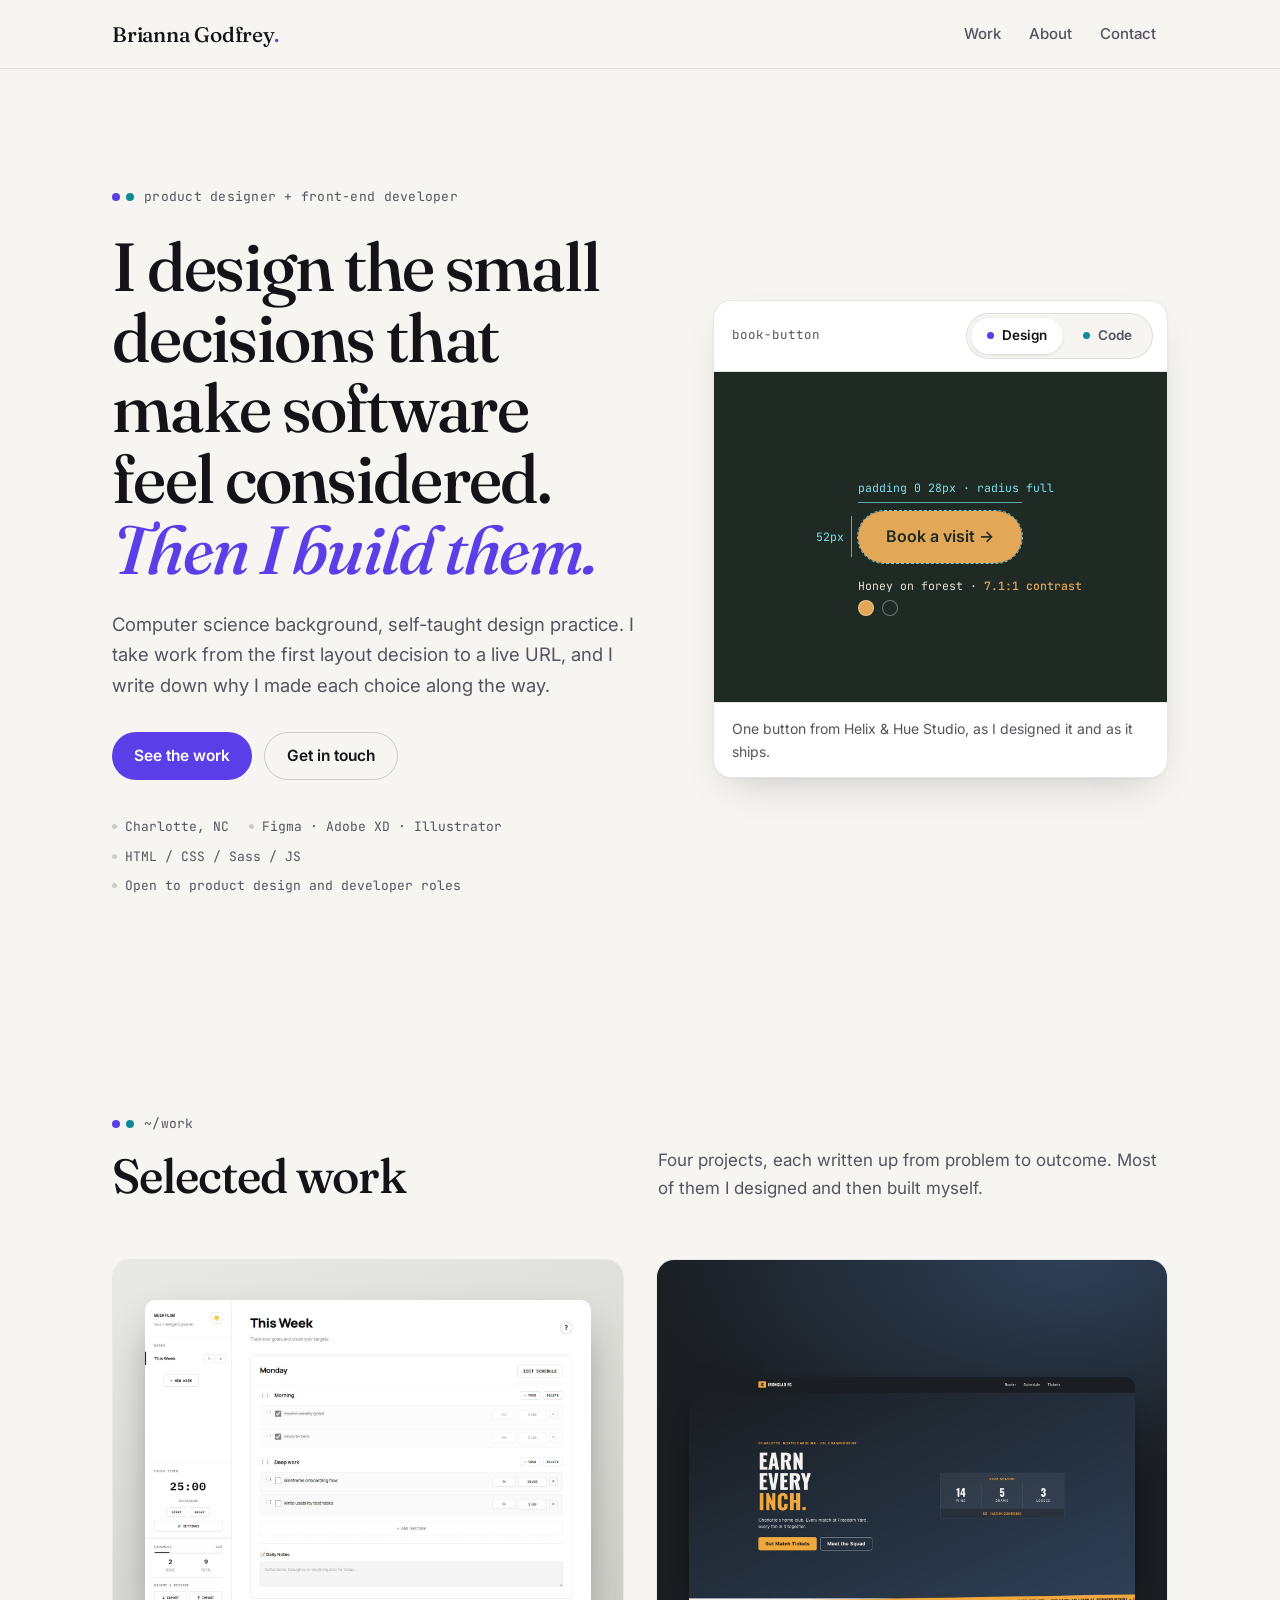
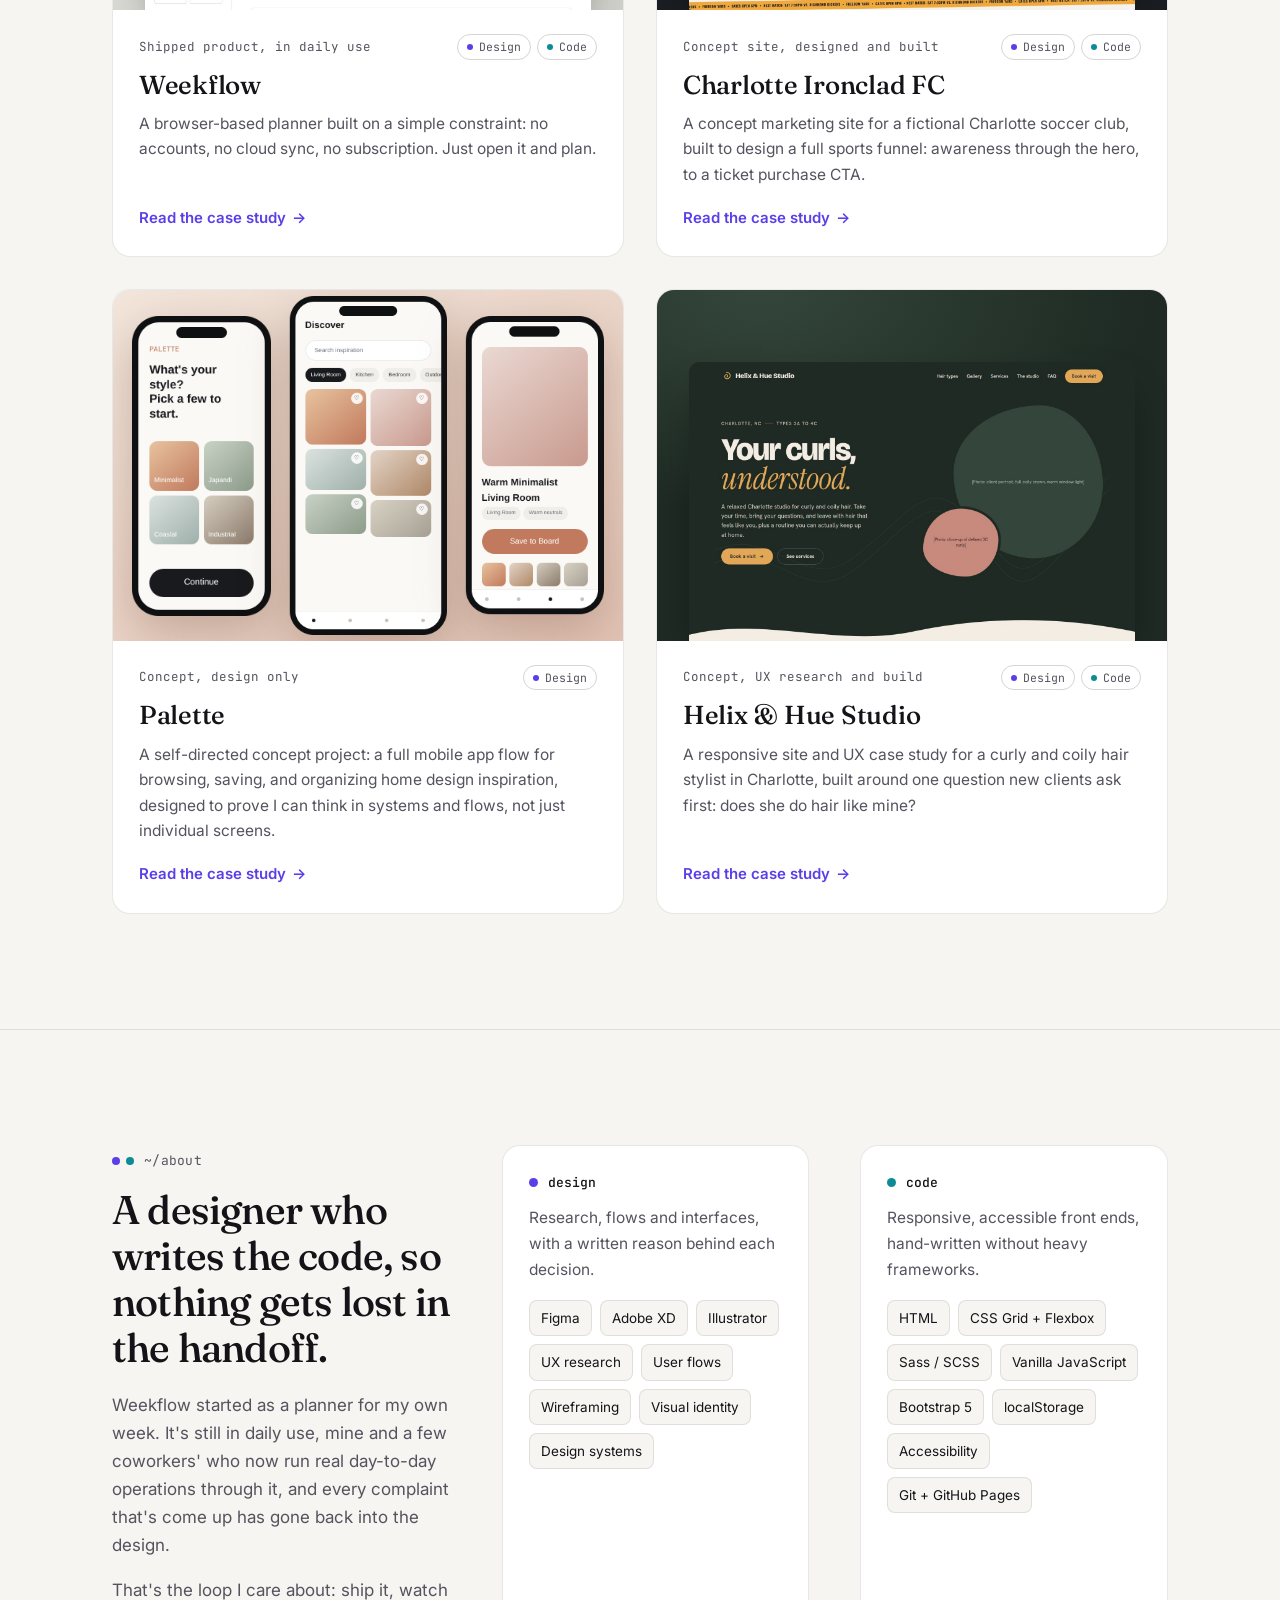
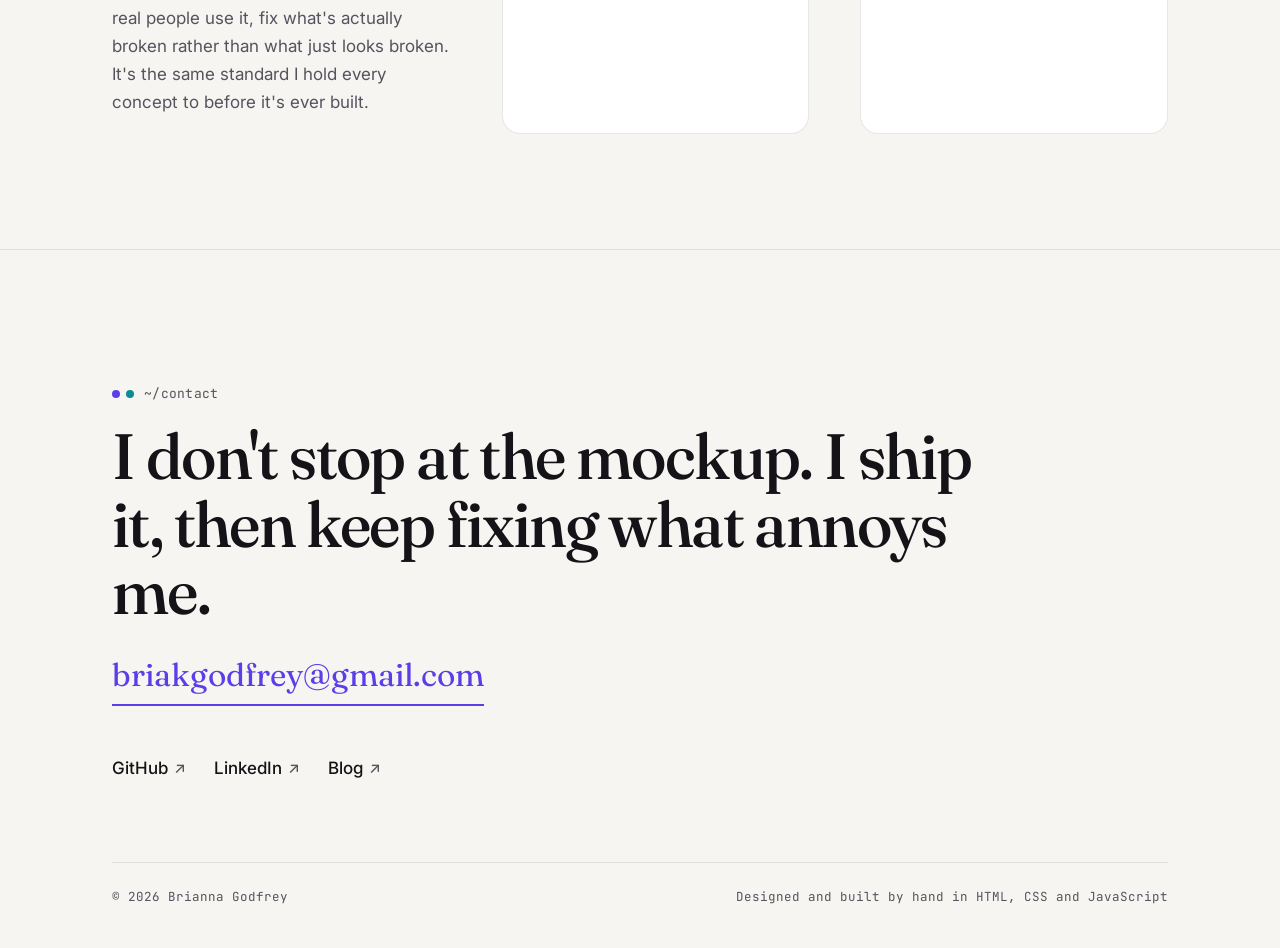
==== index.html @ b1c3dedf "New portfolio" ====
<!DOCTYPE html>
<html lang="en">
<head>
<meta charset="UTF-8">
<meta name="viewport" content="width=device-width, initial-scale=1">
<title>Brianna Godfrey: product designer and front-end developer</title>
<meta name="description" content="Portfolio of Brianna Godfrey, a Charlotte product designer who also writes the front-end code.">
<meta name="theme-color" content="#F7F5F1" media="(prefers-color-scheme: light)">
<meta name="theme-color" content="#111114" media="(prefers-color-scheme: dark)">
<link rel="preconnect" href="https://fonts.googleapis.com">
<link rel="preconnect" href="https://fonts.gstatic.com" crossorigin>
<link rel="stylesheet" href="https://fonts.googleapis.com/css2?family=Fraunces:ital,opsz,wght@0,9..144,400;0,9..144,500;1,9..144,400;1,9..144,500&family=Inter:wght@400;500;600&family=JetBrains+Mono:wght@400;500&display=swap">
<link rel="stylesheet" href="css/styles.css">
<link rel="icon" type="image/png" sizes="32x32" href="favicon-32x32.png">
<link rel="icon" type="image/png" sizes="16x16" href="favicon-16x16.png">
<link rel="apple-touch-icon" sizes="180x180" href="apple-touch-icon.png">
<link rel="manifest" href="site.webmanifest">
</head>
<body>
<a class="skip-link" href="#main">Skip to content</a>
<header class="site-header">
  <div class="wrap">
    <a class="wordmark" href="index.html">Brianna Godfrey<span>.</span></a>
    <nav class="site-nav" aria-label="Main">
      <a href="#work">Work</a>
      <a href="#about">About</a>
      <a href="#contact">Contact</a>
    </nav>
  </div>
</header>

<main id="main">
<section class="hero">
  <div class="wrap">
    <div>
      <span class="eyebrow">product designer + front-end developer</span>
      <h1>I design the small decisions that make software feel considered. <em>Then I build them.</em></h1>
      <p class="hero-sub">Computer science background, self-taught design practice. I take work from the first layout decision to a live URL, and I write down why I made each choice along the way.</p>
      <div class="btn-row">
        <a class="btn btn-primary" href="#work">See the work</a>
        <a class="btn btn-ghost" href="#contact">Get in touch</a>
      </div>
      <ul class="hero-facts">
        <li>Charlotte, NC</li>
        <li>Figma · Adobe XD · Illustrator</li>
        <li>HTML / CSS / Sass / JS</li>
        <li>Open to product design and developer roles</li>
      </ul>
    </div>

    <div class="switcher">
      <div class="switcher-bar">
        <span class="switcher-label">book-button</span>
        <div class="tabs" role="tablist" aria-label="View the button as a design or as code">
          <button class="tab" role="tab" data-kind="design" id="hero-tab-design" aria-selected="true" aria-controls="hero-panel-design">Design</button>
          <button class="tab" role="tab" data-kind="code" id="hero-tab-code" aria-selected="false" aria-controls="hero-panel-code" tabindex="-1">Code</button>
        </div>
      </div>
      <div class="tab-panel" role="tabpanel" id="hero-panel-design" aria-labelledby="hero-tab-design">
        <div class="spec">
          <div class="spec-stage">
            <span class="spec-note top">padding 0 28px · radius full</span>
            <span class="spec-note left">52px</span>
            <span class="spec-btn" aria-hidden="true">Book a visit →</span>
            <span class="spec-note bottom">Honey on forest · <b>7.1:1 contrast</b>
              <span class="spec-swatches"><i class="sw-honey"></i><i class="sw-forest"></i></span>
            </span>
          </div>
        </div>
      </div>
      <div class="tab-panel" role="tabpanel" id="hero-panel-code" aria-labelledby="hero-tab-code" hidden>
        <pre class="code" tabindex="0"><code><span class="c">/* Helix &amp; Hue: the Book a visit button */</span>
.<span class="k">btn</span> {
  <span class="k">display</span>: <span class="k">inline-flex</span>;
  <span class="k">align-items</span>: <span class="k">center</span>;
  <span class="k">min-height</span>: <span class="n">52</span><span class="k">px</span>;
  <span class="k">padding</span>: <span class="n">0</span> <span class="n">28</span><span class="k">px</span>;
  <span class="k">border-radius</span>: <span class="n">999</span><span class="k">px</span>;
  <span class="k">font-weight</span>: <span class="n">600</span>;
}
.<span class="k">btn-accent</span> {
  <span class="k">background</span>: <span class="f">var</span>(<span class="f">--accent</span>);  <span class="c">/* #E3A857 */</span>
  <span class="k">color</span>: <span class="f">var</span>(<span class="f">--forest</span>);       <span class="c">/* #1E2A23, 7.1:1 */</span>
}</code></pre>
      </div>
      <p class="spec-caption">One button from Helix &amp; Hue Studio, as I designed it and as it ships.</p>
    </div>
  </div>
</section>

<section class="section" id="work" aria-labelledby="work-title">
  <div class="wrap">
    <div class="section-head">
      <div>
        <span class="eyebrow">~/work</span>
        <h2 id="work-title">Selected work</h2>
      </div>
      <p>Four projects, each written up from problem to outcome. Most of them I designed and then built myself.</p>
    </div>
    <div class="work-grid">
      <a class="project-card" href="work/weekflow.html">
        <div class="stage stage-weekflow"><img src="images/weekflow.jpg" width="1440" height="1000" alt="Weekflow showing a sample week: tasks grouped into sections with time estimates, plus the focus timer, progress count and backup controls in the sidebar" loading="lazy"></div>
        <div class="project-body">
          <div class="project-meta"><span class="project-type">Shipped product, in daily use</span><span class="disciplines"><span class="disc disc-design">Design</span><span class="disc disc-code">Code</span></span></div>
          <h3>Weekflow</h3>
          <p>A browser-based planner built on a simple constraint: no accounts, no cloud sync, no subscription. Just open it and plan.</p>
          <span class="project-more">Read the case study</span>
        </div>
      </a>
      <a class="project-card" href="work/ironclad-fc.html">
        <div class="stage stage-ironclad"><img src="images/ironclad-fc.jpg" width="1440" height="753" alt="Charlotte Ironclad FC marketing site showing the hero section, ticker strip, and team content" loading="lazy"></div>
        <div class="project-body">
          <div class="project-meta"><span class="project-type">Concept site, designed and built</span><span class="disciplines"><span class="disc disc-design">Design</span><span class="disc disc-code">Code</span></span></div>
          <h3>Charlotte Ironclad FC</h3>
          <p>A concept marketing site for a fictional Charlotte soccer club, built to design a full sports funnel: awareness through the hero, to a ticket purchase CTA.</p>
          <span class="project-more">Read the case study</span>
        </div>
      </a>
      <a class="project-card" href="work/palette.html">
        <div class="stage stage-palette stage-phones"><img src="images/palette-1.png" width="352" height="762" alt="Onboarding screen: pick a few styles to start" loading="lazy"><img src="images/palette-2.png" width="442" height="954" alt="Discovery feed with a masonry grid and one-tap save" loading="lazy"><img src="images/palette-3.png" width="376" height="812" alt="Item detail with tags and a Save to Board button" loading="lazy"></div>
        <div class="project-body">
          <div class="project-meta"><span class="project-type">Concept, design only</span><span class="disciplines"><span class="disc disc-design">Design</span></span></div>
          <h3>Palette</h3>
          <p>A self-directed concept project: a full mobile app flow for browsing, saving, and organizing home design inspiration, designed to prove I can think in systems and flows, not just individual screens.</p>
          <span class="project-more">Read the case study</span>
        </div>
      </a>
      <a class="project-card" href="work/helix-hue.html">
        <div class="stage stage-helix"><img src="images/helix-hue.jpg" width="1440" height="900" alt="Helix &amp; Hue Studio homepage hero with the headline, a Book a visit button, and a curly portrait beside it" loading="lazy"></div>
        <div class="project-body">
          <div class="project-meta"><span class="project-type">Concept, UX research and build</span><span class="disciplines"><span class="disc disc-design">Design</span><span class="disc disc-code">Code</span></span></div>
          <h3>Helix & Hue Studio</h3>
          <p>A responsive site and UX case study for a curly and coily hair stylist in Charlotte, built around one question new clients ask first: does she do hair like mine?</p>
          <span class="project-more">Read the case study</span>
        </div>
      </a>
    </div>
  </div>
</section>

<section class="section" id="about" aria-labelledby="about-title">
  <div class="wrap about-grid">
    <div class="about-intro">
      <span class="eyebrow">~/about</span>
      <h2 id="about-title">A designer who writes the code, so nothing gets lost in the handoff.</h2>
      <p>Weekflow started as a planner for my own week. It's still in daily use, mine and a few coworkers' who now run real day-to-day operations through it, and every complaint that's come up has gone back into the design.</p>
      <p>That's the loop I care about: ship it, watch real people use it, fix what's actually broken rather than what just looks broken. It's the same standard I hold every concept to before it's ever built.</p>
    </div>
    <div class="toolkit toolkit-design">
      <h3>design</h3>
      <p>Research, flows and interfaces, with a written reason behind each decision.</p>
      <ul>
        <li>Figma</li><li>Adobe XD</li><li>Illustrator</li><li>UX research</li><li>User flows</li><li>Wireframing</li><li>Visual identity</li><li>Design systems</li>
      </ul>
    </div>
    <div class="toolkit toolkit-code">
      <h3>code</h3>
      <p>Responsive, accessible front ends, hand-written without heavy frameworks.</p>
      <ul>
        <li>HTML</li><li>CSS Grid + Flexbox</li><li>Sass / SCSS</li><li>Vanilla JavaScript</li><li>Bootstrap 5</li><li>localStorage</li><li>Accessibility</li><li>Git + GitHub Pages</li>
      </ul>
    </div>
  </div>
</section>
</main>

<section class="contact" id="contact" aria-labelledby="contact-title">
  <div class="wrap">
    <span class="eyebrow">~/contact</span>
    <h2 id="contact-title">I don't stop at the mockup. I ship it, then keep fixing what annoys me.</h2>
    <a class="contact-email" href="mailto:briakgodfrey@gmail.com">briakgodfrey@gmail.com</a>
    <ul class="contact-links">
      <li><a href="https://github.com/briakgodfrey" target="_blank" rel="noopener">GitHub</a></li>
      <li><a href="https://linkedin.com/in/briakgodfrey" target="_blank" rel="noopener">LinkedIn</a></li>
      <li><a href="https://briabytes.com" target="_blank" rel="noopener">Blog</a></li>
    </ul>
    <footer class="site-footer">
      <span>&copy; <span data-year>2026</span> Brianna Godfrey</span>
      <span>Designed and built by hand in HTML, CSS and JavaScript</span>
    </footer>
  </div>
</section>
<script src="js/main.js" defer></script>
</body>
</html>
---- css/styles.css ----
/* Brianna Godfrey: portfolio styles */

:root {
  --bg: #F7F5F1;
  --surface: #FFFFFF;
  --ink: #141418;
  --ink-2: #55535E;
  --line: rgba(20, 20, 24, 0.10);
  --line-strong: rgba(20, 20, 24, 0.18);
  --accent: #5A3FE8;
  --accent-ink: #FFFFFF;
  --accent-soft: #ECE8FF;
  --cyan: #0E8C96;

  --code-bg: #15151B;
  --code-ink: #E8E6F0;
  --code-muted: #8B8A99;
  --code-line: rgba(255, 255, 255, 0.08);
  --tok-key: #C3B5FF;
  --tok-str: #F5C482;
  --tok-fn: #7DE3EC;
  --tok-num: #FF9AB0;

  --serif: 'Fraunces', Georgia, serif;
  --sans: 'Inter', system-ui, sans-serif;
  --mono: 'JetBrains Mono', ui-monospace, monospace;

  --maxw: 1120px;
  --gutter: clamp(16px, 4vw, 32px);
  --radius: 18px;
  --shadow: 0 1px 2px rgba(20, 20, 24, 0.04), 0 18px 40px -18px rgba(20, 20, 24, 0.22);

  color-scheme: light dark;
}

@media (prefers-color-scheme: dark) {
  :root {
    --bg: #111114;
    --surface: #1A1A1F;
    --ink: #EDEBE6;
    --ink-2: #A3A1AC;
    --line: rgba(255, 255, 255, 0.09);
    --line-strong: rgba(255, 255, 255, 0.18);
    --accent: #A898FF;
    --accent-ink: #111114;
    --accent-soft: #221D3D;
    --cyan: #7DE3EC;
    --code-bg: #0B0B0E;
    --shadow: 0 1px 2px rgba(0, 0, 0, 0.3), 0 18px 40px -18px rgba(0, 0, 0, 0.7);
  }
}

/* Base */

*, *::before, *::after { box-sizing: border-box; }

html { scroll-behavior: smooth; scroll-padding-top: 88px; }

body {
  margin: 0;
  background: var(--bg);
  color: var(--ink);
  font-family: var(--sans);
  font-size: 17px;
  line-height: 1.65;
  -webkit-font-smoothing: antialiased;
}

img { display: block; max-width: 100%; height: auto; }

a { color: var(--accent); text-underline-offset: 3px; }

:focus-visible { outline: 2px solid var(--accent); outline-offset: 3px; border-radius: 4px; }

h1, h2, h3 { margin: 0; font-weight: 500; }

p { margin: 0 0 1em; }

.wrap { width: 100%; max-width: var(--maxw); margin: 0 auto; padding: 0 var(--gutter); }

.skip-link {
  position: absolute; left: 12px; top: -60px; z-index: 100;
  background: var(--ink); color: var(--bg);
  padding: 10px 16px; border-radius: 8px; text-decoration: none;
}
.skip-link:focus { top: 12px; }

.eyebrow {
  display: inline-flex; align-items: center; gap: 10px;
  font-family: var(--mono); font-size: 13px; letter-spacing: 0.02em;
  color: var(--ink-2);
}
.eyebrow::before {
  content: ""; width: 8px; height: 8px; border-radius: 50%;
  background: var(--accent); box-shadow: 14px 0 0 var(--cyan);
  margin-right: 14px;
}

/* Header */

.site-header {
  position: sticky; top: 0; z-index: 50;
  background: color-mix(in srgb, var(--bg) 86%, transparent);
  backdrop-filter: blur(12px);
  -webkit-backdrop-filter: blur(12px);
  border-bottom: 1px solid var(--line);
}
.site-header .wrap {
  display: flex; align-items: center; justify-content: space-between; gap: 16px;
  min-height: 68px;
}
.wordmark {
  font-family: var(--serif); font-size: 21px; font-weight: 500;
  color: var(--ink); text-decoration: none; letter-spacing: -0.01em; white-space: nowrap;
}
.wordmark span { color: var(--accent); }
.site-nav { display: flex; gap: 4px; }
.site-nav a {
  font-size: 15px; font-weight: 500; color: var(--ink-2); text-decoration: none;
  padding: 10px 12px; border-radius: 999px; min-height: 44px;
  display: inline-flex; align-items: center;
  transition: color 0.15s ease, background 0.15s ease;
}
.site-nav a:hover { color: var(--ink); background: var(--line); }
.site-nav a[aria-current="page"] { color: var(--ink); }

/* Buttons */

.btn {
  display: inline-flex; align-items: center; justify-content: center; gap: 10px;
  min-height: 48px; padding: 0 22px; border-radius: 999px;
  font-size: 15.5px; font-weight: 600; text-decoration: none;
  transition: transform 0.15s ease, background 0.15s ease;
}
.btn:hover { transform: translateY(-1px); }
.btn-primary { background: var(--accent); color: var(--accent-ink); }
.btn-ghost { color: var(--ink); border: 1px solid var(--line-strong); }
.btn-ghost:hover { background: var(--line); }
.btn-row { display: flex; flex-wrap: wrap; gap: 12px; }

/* Hero */

.hero { padding: clamp(56px, 9vw, 112px) 0 clamp(56px, 8vw, 96px); }
.hero .wrap {
  display: grid; grid-template-columns: 1.15fr 1fr; gap: clamp(40px, 6vw, 80px); align-items: center;
}
.hero h1 {
  font-family: var(--serif); font-size: clamp(40px, 6vw, 68px);
  line-height: 1.04; letter-spacing: -0.025em; margin: 22px 0 24px;
}
.hero h1 em { font-style: italic; color: var(--accent); }
.hero-sub { font-size: 18.5px; color: var(--ink-2); max-width: 34em; margin-bottom: 32px; }
.hero-facts {
  display: flex; flex-wrap: wrap; gap: 8px 20px; margin: 36px 0 0; padding: 0; list-style: none;
  font-family: var(--mono); font-size: 13px; color: var(--ink-2);
}
.hero-facts li { display: inline-flex; align-items: center; gap: 8px; }
.hero-facts li::before { content: ""; width: 5px; height: 5px; border-radius: 50%; background: var(--line-strong); }

/* Design / Code switcher */

.switcher {
  background: var(--surface); border: 1px solid var(--line);
  border-radius: var(--radius); box-shadow: var(--shadow); overflow: hidden;
}
.switcher-bar {
  display: flex; align-items: center; justify-content: space-between; gap: 12px;
  padding: 12px 14px 12px 18px; border-bottom: 1px solid var(--line);
}
.switcher-label { font-family: var(--mono); font-size: 12.5px; color: var(--ink-2); }
.tabs { display: inline-flex; padding: 4px; gap: 4px; border-radius: 999px; background: var(--bg); border: 1px solid var(--line); }
.tab {
  appearance: none; border: 0; cursor: pointer;
  font: 600 13.5px/1 var(--sans); color: var(--ink-2); background: transparent;
  min-height: 36px; padding: 0 16px; border-radius: 999px;
  display: inline-flex; align-items: center; gap: 8px;
  transition: background 0.15s ease, color 0.15s ease;
}
.tab::before { content: ""; width: 7px; height: 7px; border-radius: 50%; background: currentColor; opacity: 0.5; }
.tab[data-kind="design"]::before { background: var(--accent); opacity: 1; }
.tab[data-kind="code"]::before { background: var(--cyan); opacity: 1; }
.tab[aria-selected="true"] { background: var(--surface); color: var(--ink); box-shadow: 0 1px 3px rgba(0, 0, 0, 0.12); }
.tab:hover { color: var(--ink); }
.tab-panel[hidden] { display: none; }

/* Hero spec card: design view */

.spec {
  position: relative; display: grid; place-items: center;
  min-height: 330px; padding: 48px 24px;
  background:
    linear-gradient(var(--line) 1px, transparent 1px) 0 0 / 24px 24px,
    linear-gradient(90deg, var(--line) 1px, transparent 1px) 0 0 / 24px 24px,
    #1E2A23;
}
.spec-stage { position: relative; }
.spec-btn {
  display: inline-flex; align-items: center; gap: 10px;
  min-height: 52px; padding: 0 28px; border-radius: 999px;
  background: #E3A857; color: #1E2A23; font-weight: 600; font-size: 16px;
  outline: 1px dashed rgba(125, 227, 236, 0.9); outline-offset: 0;
}
.spec-note {
  position: absolute; font-family: var(--mono); font-size: 11.5px; line-height: 1.2;
  color: #7DE3EC; white-space: nowrap;
}
.spec-note.top { left: 0; right: 0; top: -30px; text-align: center; }
.spec-note.top::after,
.spec-note.left::after {
  content: ""; position: absolute; background: rgba(125, 227, 236, 0.7);
}
.spec-note.top::after { left: 0; right: 0; bottom: -9px; height: 1px; }
.spec-note.left { right: calc(100% + 14px); top: 50%; transform: translateY(-50%); }
.spec-note.left::after { right: -8px; top: -14px; bottom: -14px; width: 1px; }
.spec-note.bottom { left: 0; top: calc(100% + 16px); color: #E8E1D6; }
.spec-note.bottom b { color: #E3A857; font-weight: 500; }
.spec-swatches { display: flex; gap: 8px; margin-top: 8px; }
.spec-swatches i { width: 16px; height: 16px; border-radius: 50%; border: 1px solid rgba(255, 255, 255, 0.35); }
.spec-caption {
  margin: 0; padding: 14px 18px; border-top: 1px solid var(--line);
  font-size: 14px; color: var(--ink-2);
}

/* Code blocks */

.code {
  margin: 0; padding: 22px 24px; overflow-x: auto;
  background: var(--code-bg); color: var(--code-ink);
  font: 400 13.5px/1.7 var(--mono); tab-size: 2;
}
.code .c { color: var(--code-muted); font-style: italic; }
.code .k { color: var(--tok-key); }
.code .s { color: var(--tok-str); }
.code .f { color: var(--tok-fn); }
.code .n { color: var(--tok-num); }
.switcher .code { min-height: 330px; border-radius: 0; }

/* Sections */

.section { padding: clamp(64px, 9vw, 120px) 0; }
.section + .section { border-top: 1px solid var(--line); }
.section-head {
  display: flex; align-items: end; justify-content: space-between; gap: 24px; flex-wrap: wrap;
  margin-bottom: clamp(32px, 5vw, 56px);
}
.section-head h2 {
  font-family: var(--serif); font-size: clamp(32px, 4.4vw, 48px);
  line-height: 1.1; letter-spacing: -0.02em; margin-top: 14px;
}
.section-head p { color: var(--ink-2); max-width: 30em; margin: 0; }

/* Project cards */

.work-grid { display: grid; grid-template-columns: repeat(2, 1fr); gap: clamp(20px, 3vw, 32px); }
.project-card {
  display: flex; flex-direction: column; color: inherit; text-decoration: none;
  background: var(--surface); border: 1px solid var(--line); border-radius: var(--radius);
  overflow: hidden; transition: transform 0.25s ease, box-shadow 0.25s ease, border-color 0.25s ease;
}
.project-card:hover { transform: translateY(-4px); box-shadow: var(--shadow); border-color: var(--line-strong); }
.project-card:focus-visible { outline-offset: 4px; border-radius: var(--radius); }

.stage {
  position: relative; aspect-ratio: 16 / 11; overflow: hidden;
  display: flex; align-items: flex-end; justify-content: center;
  padding: 32px 32px 0;
}
.stage img {
  width: 100%; border-radius: 10px 10px 0 0;
  box-shadow: 0 20px 40px -12px rgba(0, 0, 0, 0.45);
  transition: transform 0.4s ease;
}
.project-card:hover .stage img { transform: translateY(-6px); }
.stage-phones { gap: 4%; align-items: center; padding: 24px; }
.stage-phones img { width: 30%; border-radius: 0; box-shadow: none; filter: drop-shadow(0 16px 24px rgba(80, 40, 20, 0.25)); }
.stage-phones img:nth-child(2) { width: 34%; }

.stage-weekflow { background: linear-gradient(160deg, #E9E9E5, #CFCFCA); }
.stage-ironclad { background: radial-gradient(120% 90% at 80% 0%, #2E4057, #1A1D21 70%); }
.stage-palette { background: linear-gradient(150deg, #F3E6DC, #E2C3B4); }
.stage-helix { background: radial-gradient(110% 90% at 20% 0%, #34463B, #1E2A23 70%); }

.project-body { padding: 24px 26px 26px; display: flex; flex-direction: column; gap: 10px; flex: 1; }
.project-meta { display: flex; flex-wrap: wrap; align-items: center; justify-content: space-between; gap: 8px; }
.project-type { font-family: var(--mono); font-size: 12.5px; color: var(--ink-2); }
.project-card h3 { font-family: var(--serif); font-size: 26px; line-height: 1.2; letter-spacing: -0.01em; }
.project-card p { color: var(--ink-2); font-size: 15.5px; margin: 0; }
.project-more {
  margin-top: auto; padding-top: 8px; font-size: 15px; font-weight: 600; color: var(--accent);
  display: inline-flex; align-items: center; gap: 6px;
}
.project-more::after { content: "→"; transition: transform 0.2s ease; }
.project-card:hover .project-more::after { transform: translateX(4px); }

.disciplines { display: inline-flex; gap: 6px; }
.disc {
  display: inline-flex; align-items: center; gap: 6px;
  font-family: var(--mono); font-size: 11.5px; line-height: 1;
  padding: 6px 9px; border-radius: 999px; border: 1px solid var(--line-strong); color: var(--ink-2);
}
.disc::before { content: ""; width: 6px; height: 6px; border-radius: 50%; }
.disc-design::before { background: var(--accent); }
.disc-code::before { background: var(--cyan); }

/* About: design + build */

.about-grid { display: grid; grid-template-columns: 1.1fr 1fr 1fr; gap: clamp(28px, 4vw, 56px); }
.about-intro h2 {
  font-family: var(--serif); font-size: clamp(30px, 3.6vw, 40px);
  line-height: 1.15; letter-spacing: -0.02em; margin: 14px 0 20px;
}
.about-intro p { color: var(--ink-2); }
.toolkit {
  background: var(--surface); border: 1px solid var(--line); border-radius: var(--radius);
  padding: 26px;
}
.toolkit h3 { font-family: var(--mono); font-size: 13px; font-weight: 500; display: flex; align-items: center; gap: 10px; color: var(--ink); }
.toolkit h3::before { content: ""; width: 9px; height: 9px; border-radius: 50%; }
.toolkit-design h3::before { background: var(--accent); }
.toolkit-code h3::before { background: var(--cyan); }
.toolkit p { font-size: 15.5px; color: var(--ink-2); margin: 12px 0 18px; }
.toolkit ul { list-style: none; margin: 0; padding: 0; display: flex; flex-wrap: wrap; gap: 8px; }
.toolkit li {
  font-size: 13.5px; padding: 6px 11px; border-radius: 8px;
  background: var(--bg); border: 1px solid var(--line);
}

/* Contact */

.contact { padding: clamp(72px, 10vw, 128px) 0 40px; border-top: 1px solid var(--line); }
.contact h2 {
  font-family: var(--serif); font-size: clamp(36px, 5.6vw, 64px);
  line-height: 1.06; letter-spacing: -0.025em; margin: 16px 0 24px; max-width: 14em;
}
.contact-email {
  display: inline-block; font-family: var(--serif); font-size: clamp(22px, 3vw, 32px);
  color: var(--accent); text-decoration: none; border-bottom: 2px solid currentColor;
  padding-bottom: 2px; overflow-wrap: anywhere;
}
.contact-email:hover { border-bottom-width: 4px; }
.contact-links { display: flex; flex-wrap: wrap; gap: 8px 28px; margin: 40px 0 0; padding: 0; list-style: none; }
.contact-links a {
  color: var(--ink); text-decoration: none; font-weight: 500;
  display: inline-flex; align-items: center; min-height: 44px; gap: 6px;
}
.contact-links a::after { content: "↗"; color: var(--ink-2); font-size: 0.9em; }
.contact-links a:hover { color: var(--accent); }
.site-footer {
  margin-top: 72px; padding-top: 24px; border-top: 1px solid var(--line);
  display: flex; flex-wrap: wrap; justify-content: space-between; gap: 8px;
  font-family: var(--mono); font-size: 12.5px; color: var(--ink-2);
}

/* Case study pages */

.case-hero { padding: clamp(40px, 6vw, 72px) 0 clamp(32px, 4vw, 48px); }
.back-link {
  display: inline-flex; align-items: center; gap: 8px; min-height: 44px;
  font-size: 15px; font-weight: 500; color: var(--ink-2); text-decoration: none;
}
.back-link:hover { color: var(--accent); }
.case-hero h1 {
  font-family: var(--serif); font-size: clamp(38px, 5.6vw, 64px);
  line-height: 1.06; letter-spacing: -0.025em; margin: 20px 0 20px; max-width: 16em;
}
.case-hero .tagline { font-size: clamp(18px, 2vw, 21px); color: var(--ink-2); max-width: 38em; }

.facts {
  display: grid; grid-template-columns: repeat(4, 1fr); gap: 24px;
  margin: 40px 0 0; padding: 24px 0 0; border-top: 1px solid var(--line);
}
.facts dt { font-family: var(--mono); font-size: 12px; color: var(--ink-2); margin-bottom: 6px; }
.facts dd { margin: 0; font-size: 15.5px; }
.facts dd a { display: block; font-weight: 500; }

.case-figure { margin: 0 0 clamp(48px, 7vw, 88px); }
.case-figure .switcher-bar { flex-wrap: wrap; }
.figure-stage { padding: clamp(20px, 4vw, 48px) clamp(20px, 4vw, 48px) 0; display: flex; justify-content: center; align-items: flex-end; }
.figure-stage img { border-radius: 10px 10px 0 0; box-shadow: 0 24px 48px -16px rgba(0, 0, 0, 0.5); }
.figure-stage.stage-phones { padding: clamp(24px, 4vw, 48px); align-items: center; gap: 3%; }
.figure-stage.stage-phones img { border-radius: 0; box-shadow: none; }
.figure-caption { margin: 0; padding: 14px 18px; border-top: 1px solid var(--line); font-size: 14px; color: var(--ink-2); }
.figure-caption code { font-family: var(--mono); font-size: 13px; color: var(--ink); }

.case-layout { display: grid; grid-template-columns: 200px 1fr; gap: clamp(32px, 6vw, 88px); padding-bottom: clamp(48px, 8vw, 96px); }
.toc { position: sticky; top: 100px; align-self: start; }
.toc p { font-family: var(--mono); font-size: 12px; color: var(--ink-2); margin-bottom: 10px; }
.toc ol { list-style: none; margin: 0; padding: 0; border-left: 1px solid var(--line); }
.toc a {
  display: block; padding: 7px 0 7px 16px; margin-left: -1px; border-left: 2px solid transparent;
  font-size: 14.5px; color: var(--ink-2); text-decoration: none;
}
.toc a:hover { color: var(--ink); }
.toc a.is-active { color: var(--ink); border-left-color: var(--accent); }

.case-body { max-width: 680px; }
.case-body section + section { margin-top: clamp(40px, 5vw, 56px); }
.case-body h2 {
  font-family: var(--serif); font-size: clamp(26px, 3vw, 32px);
  letter-spacing: -0.015em; margin-bottom: 16px;
}
.case-body p, .case-body li { font-size: 17.5px; }
.case-body ul { padding-left: 20px; margin: 0; }
.case-body li { margin-bottom: 12px; padding-left: 4px; }
.case-body li::marker { color: var(--accent); }
.case-body code { font-family: var(--mono); font-size: 0.88em; background: var(--surface); border: 1px solid var(--line); padding: 1px 6px; border-radius: 6px; }
.case-body figure { margin: 32px 0 0; }
.case-body figure img { border-radius: 12px; border: 1px solid var(--line); }
.case-body figcaption { font-size: 14px; color: var(--ink-2); margin-top: 10px; }
.note {
  background: var(--accent-soft); border-radius: 14px; padding: 22px 24px;
}
.note h2 { font-size: 22px; margin-bottom: 8px; }
.note p:last-child { margin: 0; }

.case-body .tag-list { padding-left: 0; }
.case-body .tag-list li { padding-left: 10px; }
.tag-list { display: flex; flex-wrap: wrap; gap: 8px; margin: 40px 0 0; padding: 0; list-style: none; }
.tag-list li { font-family: var(--mono); font-size: 12.5px; padding: 6px 10px; border-radius: 8px; border: 1px solid var(--line-strong); color: var(--ink-2); margin: 0; }

.pager { display: grid; grid-template-columns: 1fr 1fr; gap: 16px; padding: 40px 0 0; border-top: 1px solid var(--line); }
.pager a {
  display: flex; flex-direction: column; gap: 4px; padding: 20px 22px; min-height: 44px;
  border: 1px solid var(--line); border-radius: 14px; background: var(--surface);
  color: var(--ink); text-decoration: none; transition: border-color 0.2s ease, transform 0.2s ease;
}
.pager a:hover { border-color: var(--accent); transform: translateY(-2px); }
.pager span { font-family: var(--mono); font-size: 12px; color: var(--ink-2); }
.pager strong { font-family: var(--serif); font-size: 20px; font-weight: 500; }
.pager .next { text-align: right; grid-column: 2; }

/* Responsive */

@media (max-width: 900px) {
  .hero .wrap { grid-template-columns: 1fr; }
  .about-grid { grid-template-columns: 1fr 1fr; }
  .about-intro { grid-column: 1 / -1; }
  .case-layout { grid-template-columns: 1fr; }
  .toc { display: none; }
  .facts { grid-template-columns: repeat(2, 1fr); }
}

@media (max-width: 680px) {
  body { font-size: 16px; }
  .work-grid, .about-grid { grid-template-columns: 1fr; }
  .stage { padding: 22px 22px 0; }
  .stage-phones { padding: 18px; }
  .site-nav { gap: 0; }
  .site-nav a { padding: 10px 8px; font-size: 14.5px; }
  .wordmark { font-size: 19px; }
  .spec { min-height: 280px; }
  .spec-note.left { display: none; }
  .switcher .code { min-height: 280px; font-size: 12.5px; padding: 18px; }
  .pager { grid-template-columns: 1fr; }
  .pager .next { grid-column: 1; }
  .case-body p, .case-body li { font-size: 16.5px; }
}

@media (max-width: 380px) {
  .wordmark span { display: none; }
}

@media (prefers-reduced-motion: reduce) {
  html { scroll-behavior: auto; }
  *, *::before, *::after { transition: none !important; animation: none !important; }
}

/* Small helpers */

.spec-swatches .sw-honey { background: #E3A857; }
.spec-swatches .sw-forest { background: #1E2A23; }
.figure-stage.stage-phones img { width: 22%; }
.figure-stage.stage-phones img:nth-child(2) { width: 25%; }
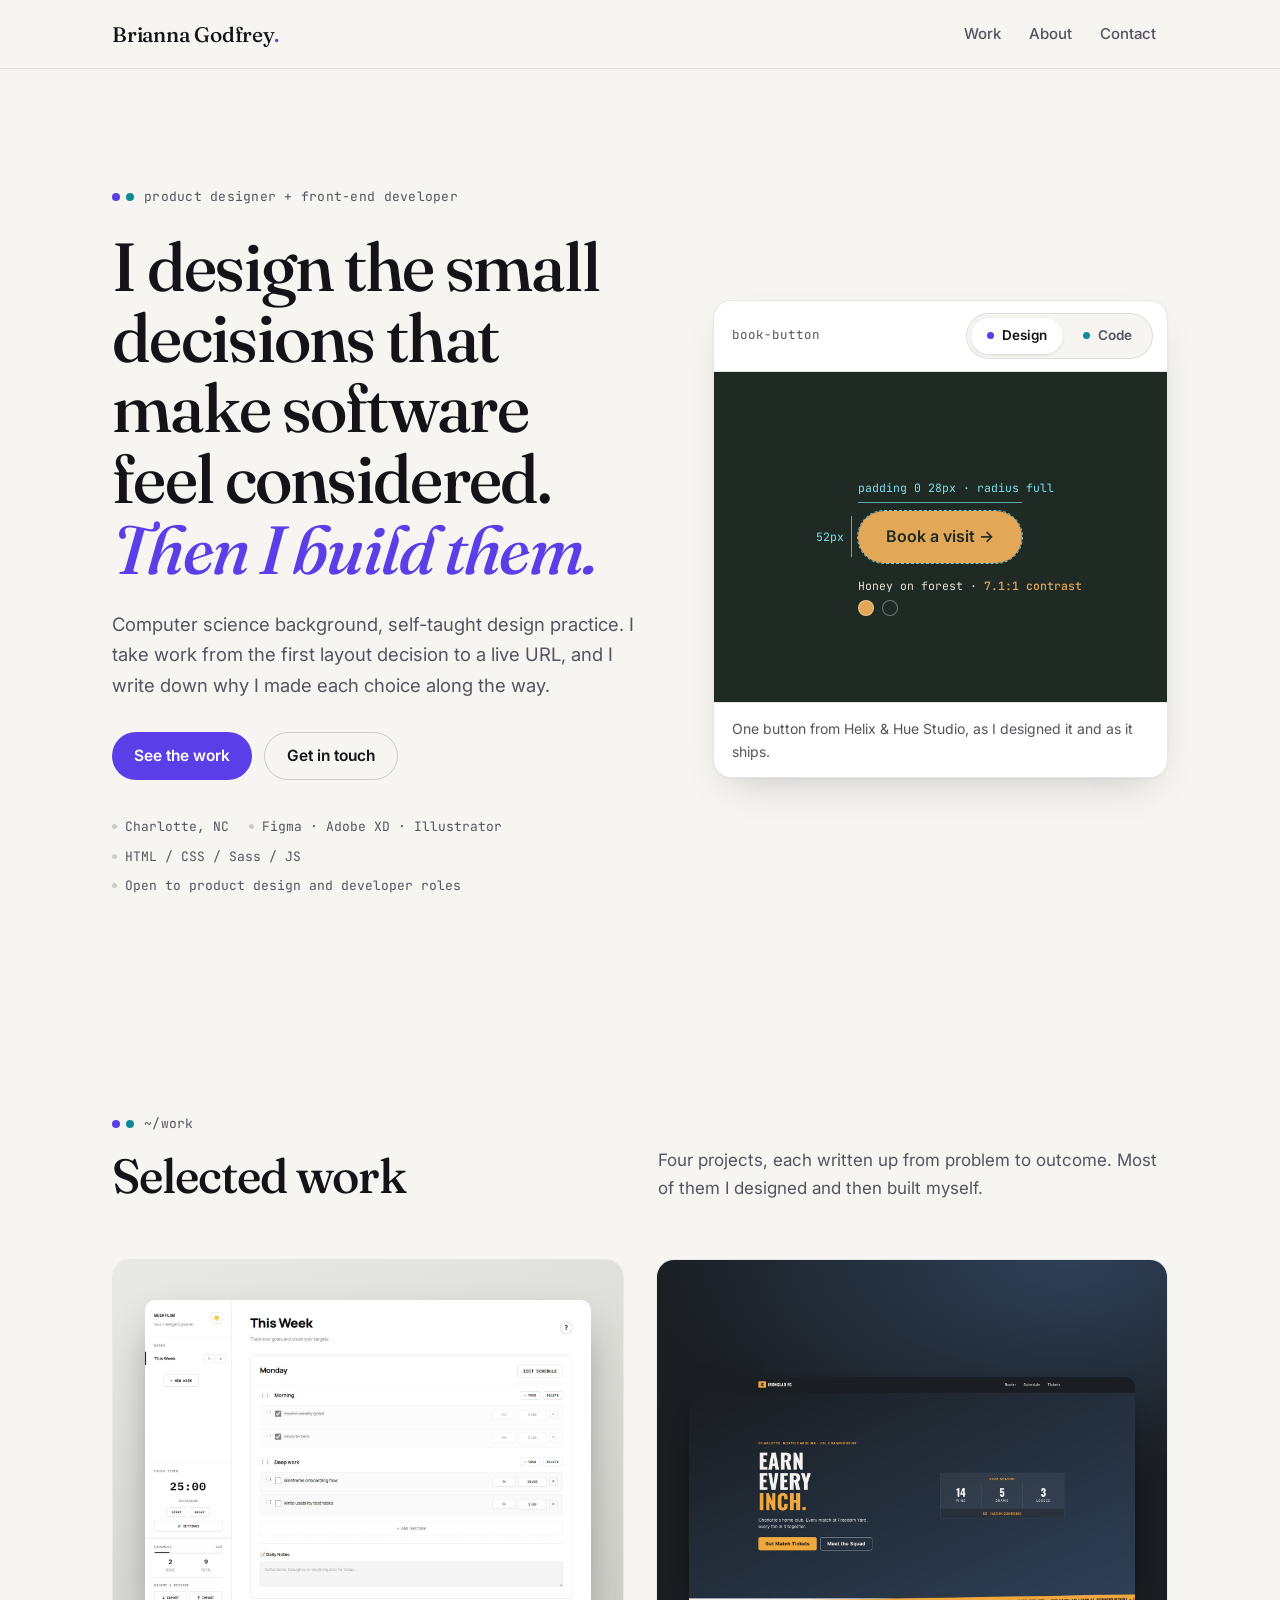
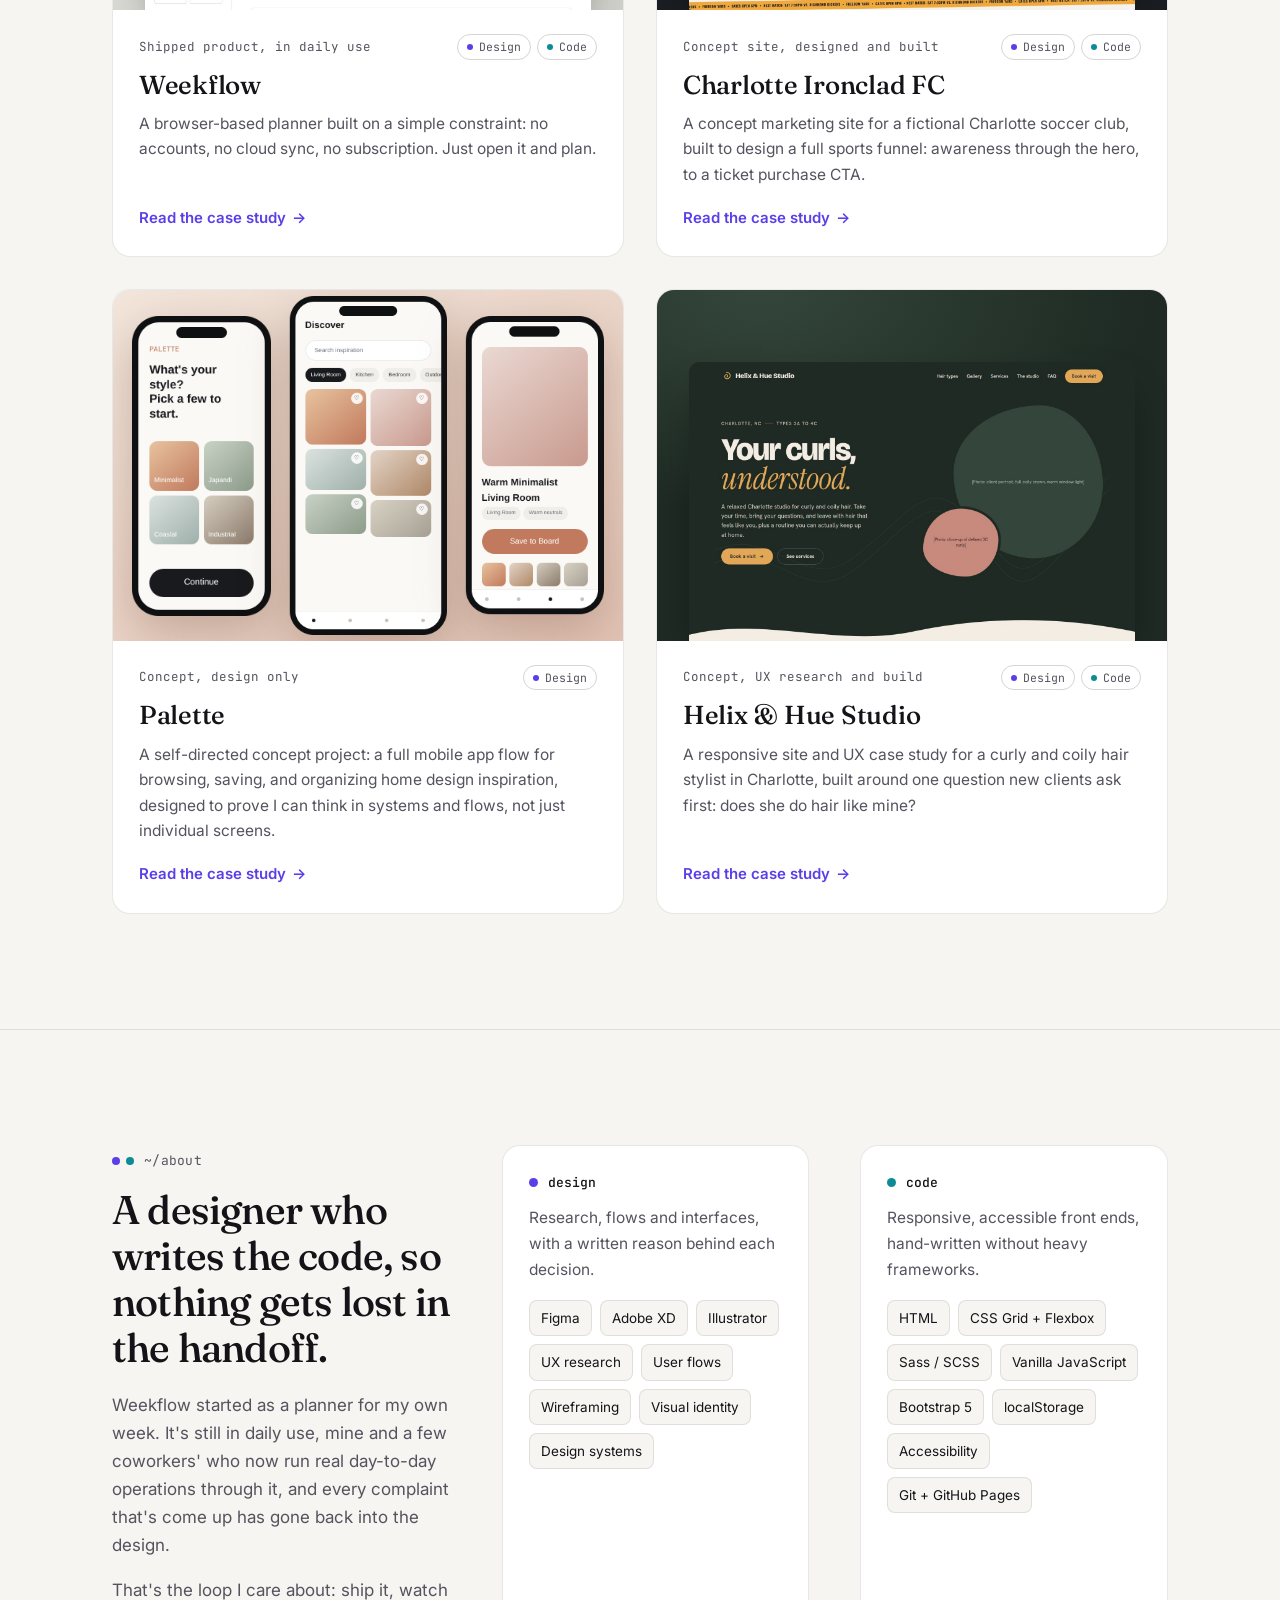
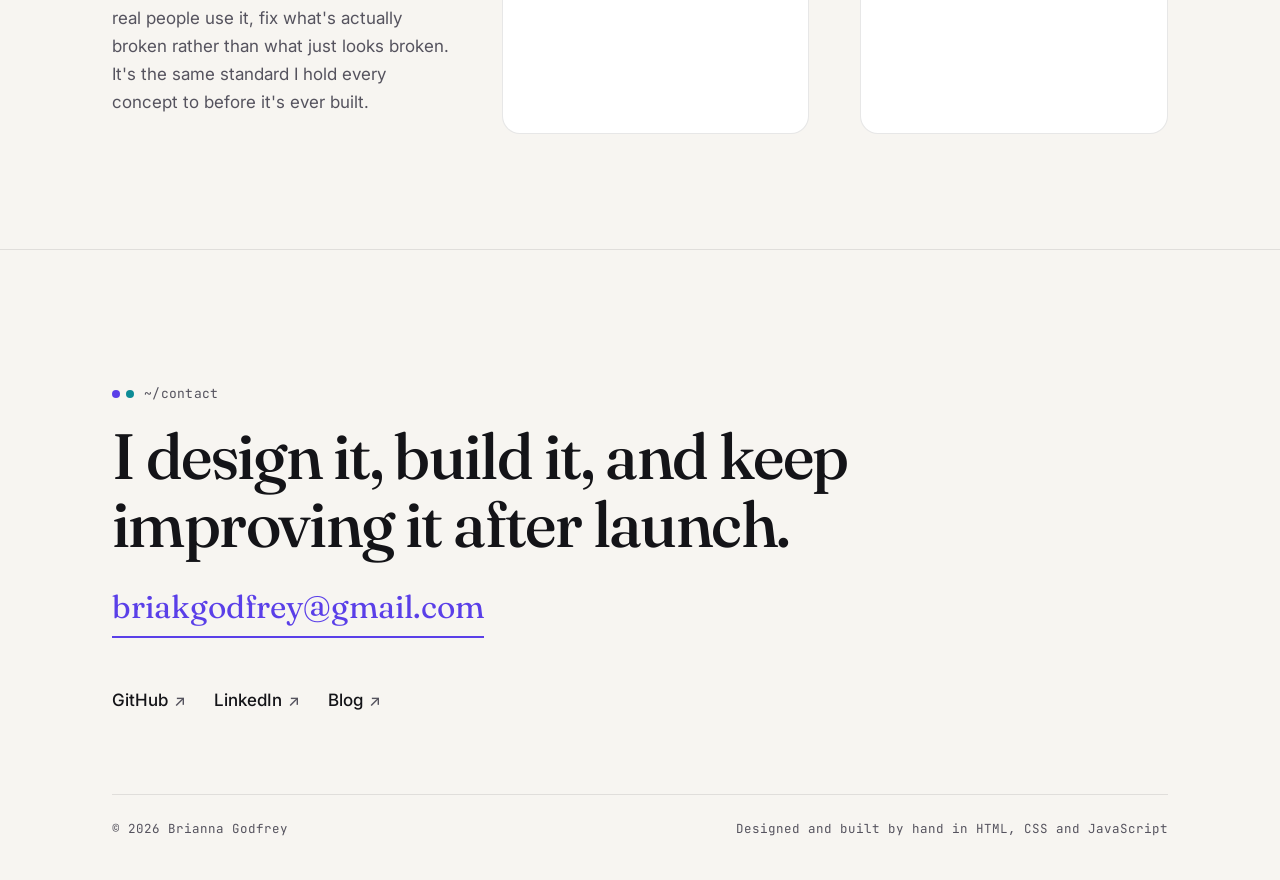
==== commit 9e4ba849: "Update contact heading" ====
--- a/index.html
+++ b/index.html
@@ -167,7 +167,7 @@
 <section class="contact" id="contact" aria-labelledby="contact-title">
   <div class="wrap">
     <span class="eyebrow">~/contact</span>
-    <h2 id="contact-title">I don't stop at the mockup. I ship it, then keep fixing what annoys me.</h2>
+    <h2 id="contact-title">I design it, build it, and keep improving it after launch.</h2>
     <a class="contact-email" href="mailto:briakgodfrey@gmail.com">briakgodfrey@gmail.com</a>
     <ul class="contact-links">
       <li><a href="https://github.com/briakgodfrey" target="_blank" rel="noopener">GitHub</a></li>
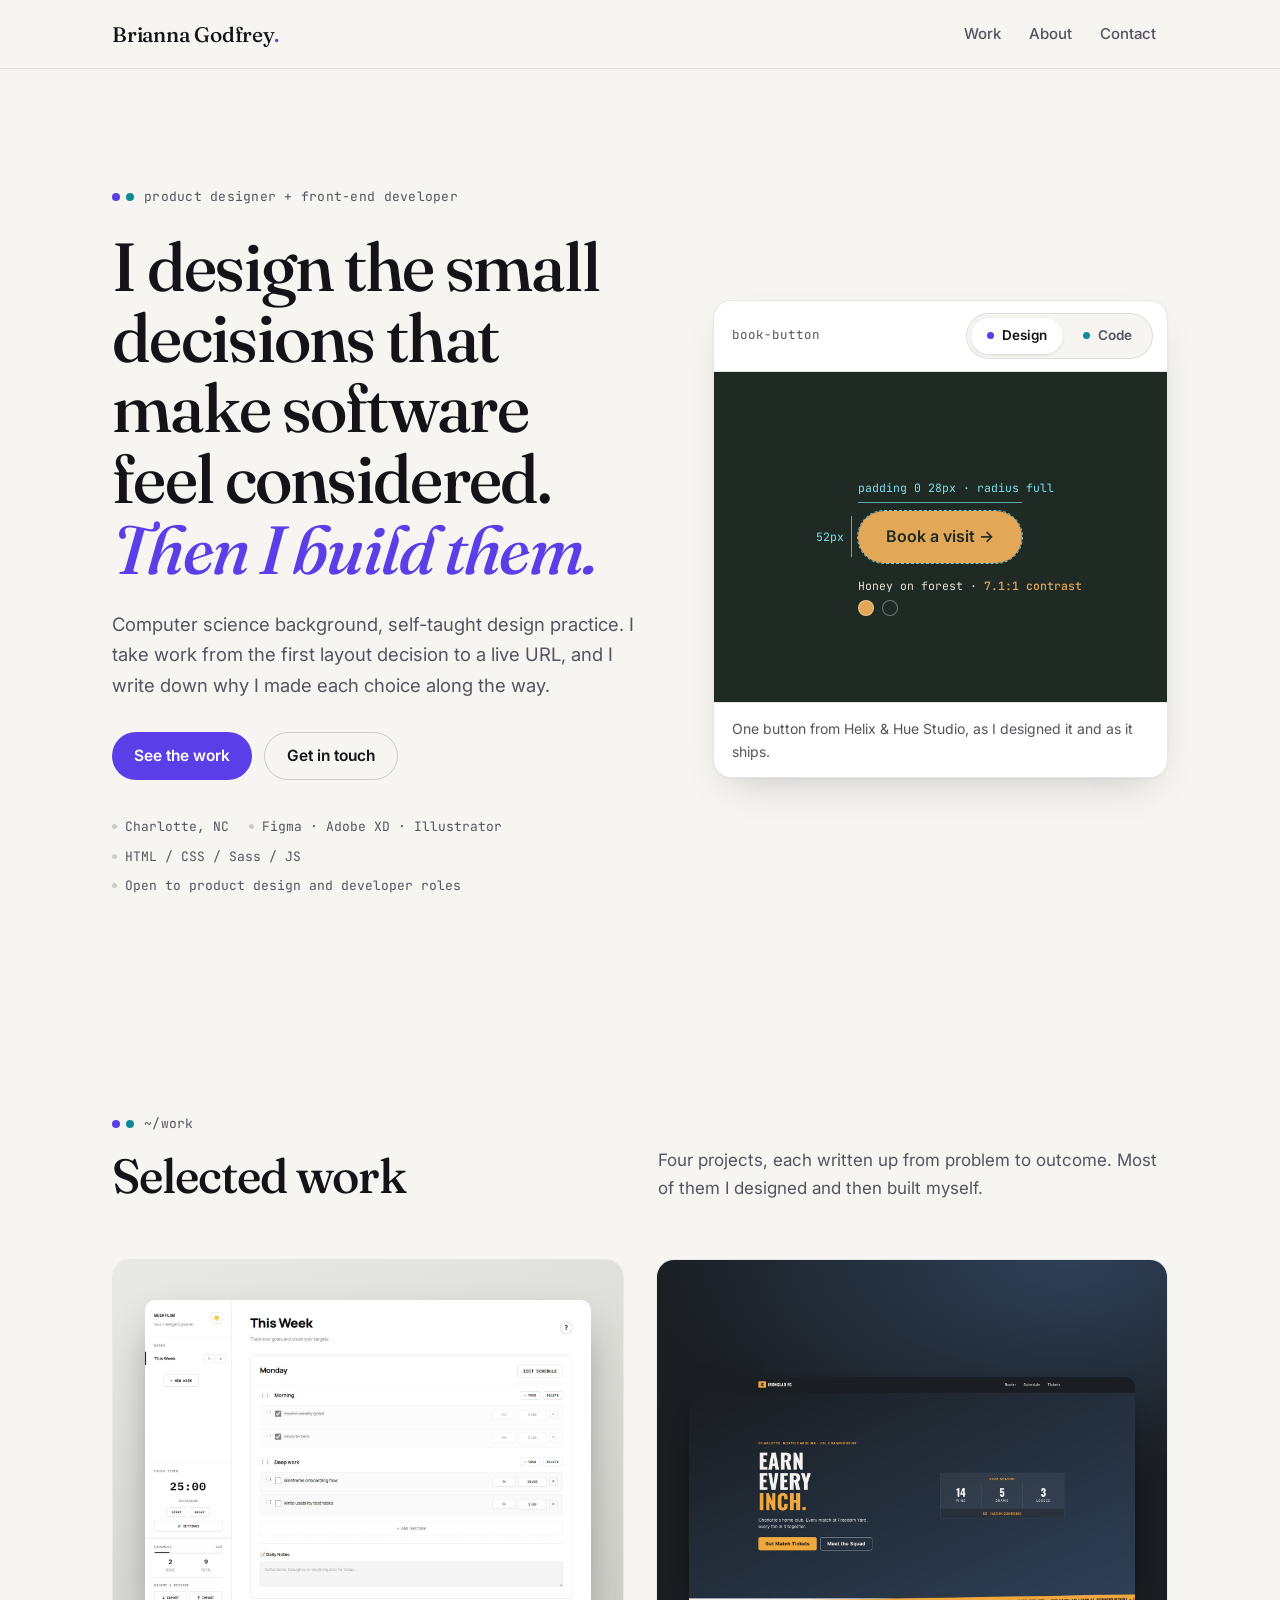
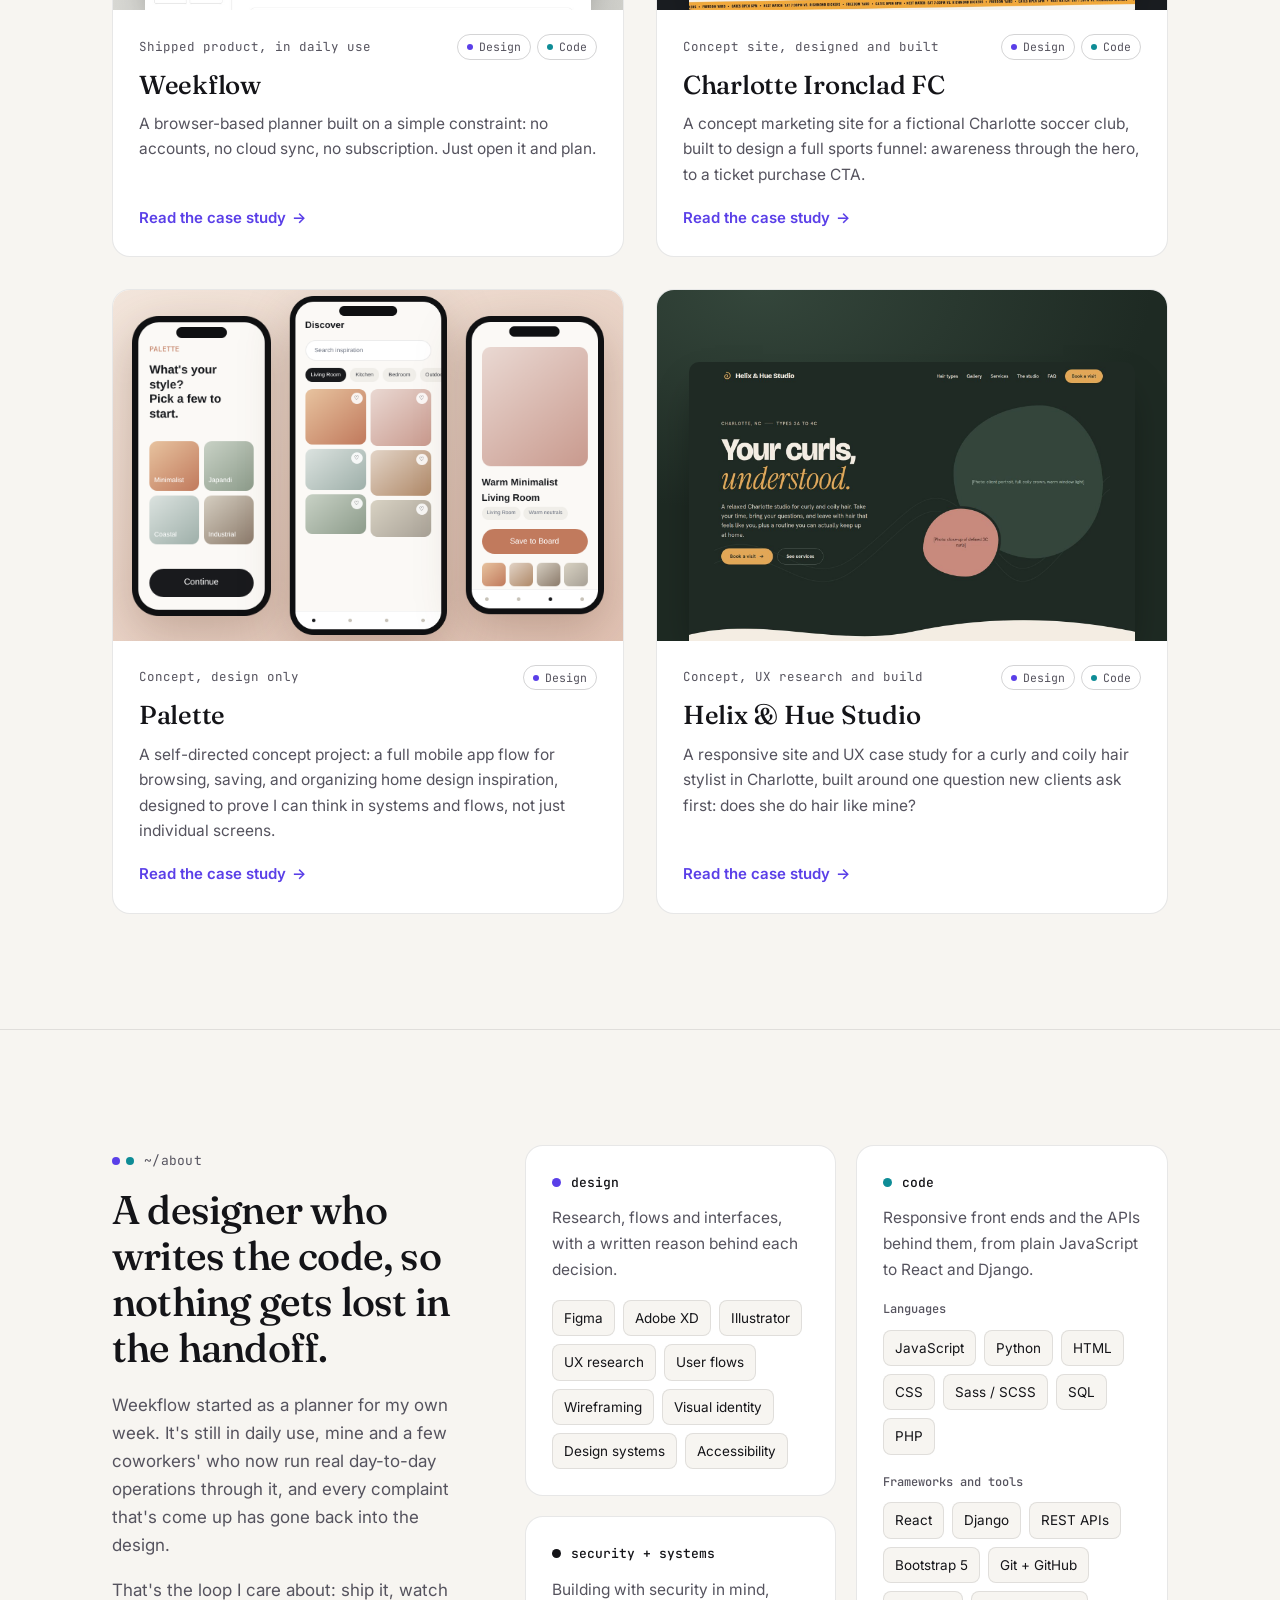
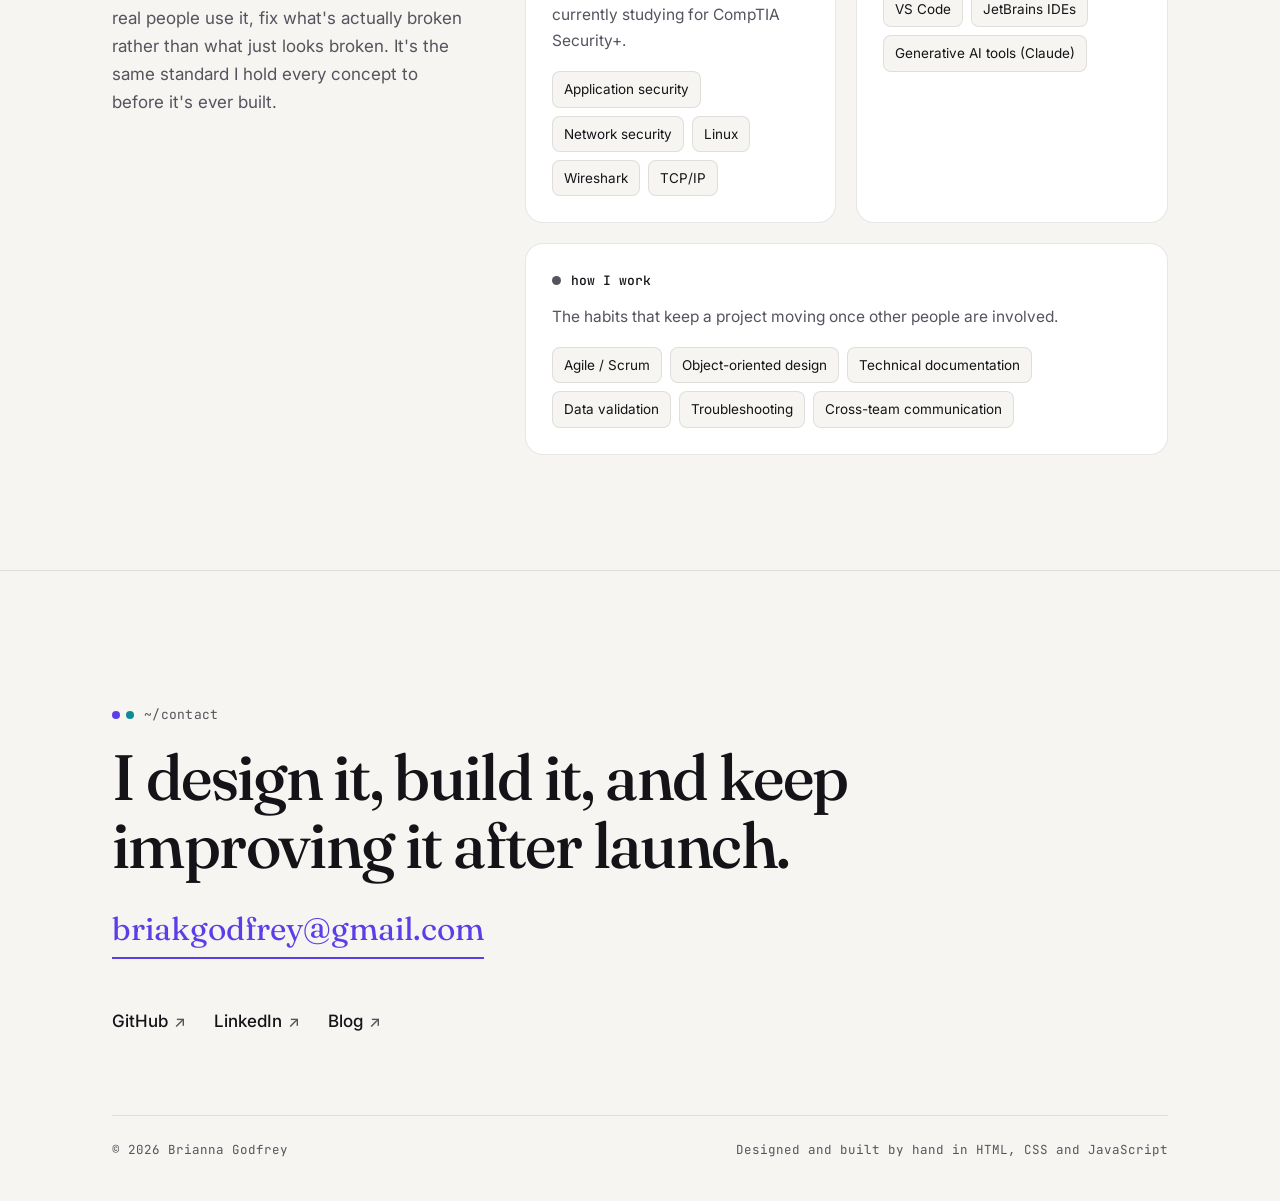
==== commit 3300e329: "List full skill set in the About section" ====
--- a/index.html
+++ b/index.html
@@ -146,19 +146,40 @@
       <p>Weekflow started as a planner for my own week. It's still in daily use, mine and a few coworkers' who now run real day-to-day operations through it, and every complaint that's come up has gone back into the design.</p>
       <p>That's the loop I care about: ship it, watch real people use it, fix what's actually broken rather than what just looks broken. It's the same standard I hold every concept to before it's ever built.</p>
     </div>
-    <div class="toolkit toolkit-design">
-      <h3>design</h3>
-      <p>Research, flows and interfaces, with a written reason behind each decision.</p>
-      <ul>
-        <li>Figma</li><li>Adobe XD</li><li>Illustrator</li><li>UX research</li><li>User flows</li><li>Wireframing</li><li>Visual identity</li><li>Design systems</li>
-      </ul>
-    </div>
-    <div class="toolkit toolkit-code">
-      <h3>code</h3>
-      <p>Responsive, accessible front ends, hand-written without heavy frameworks.</p>
-      <ul>
-        <li>HTML</li><li>CSS Grid + Flexbox</li><li>Sass / SCSS</li><li>Vanilla JavaScript</li><li>Bootstrap 5</li><li>localStorage</li><li>Accessibility</li><li>Git + GitHub Pages</li>
-      </ul>
+       <div class="toolkits">
+      <div class="toolkit toolkit-design">
+        <h3>design</h3>
+        <p>Research, flows and interfaces, with a written reason behind each decision.</p>
+        <ul>
+          <li>Figma</li><li>Adobe XD</li><li>Illustrator</li><li>UX research</li><li>User flows</li><li>Wireframing</li><li>Visual identity</li><li>Design systems</li><li>Accessibility</li>
+        </ul>
+      </div>
+      <div class="toolkit toolkit-code">
+        <h3>code</h3>
+        <p>Responsive front ends and the APIs behind them, from plain JavaScript to React and Django.</p>
+        <h4>Languages</h4>
+        <ul>
+          <li>JavaScript</li><li>Python</li><li>HTML</li><li>CSS</li><li>Sass / SCSS</li><li>SQL</li><li>PHP</li>
+        </ul>
+        <h4>Frameworks and tools</h4>
+        <ul>
+          <li>React</li><li>Django</li><li>REST APIs</li><li>Bootstrap 5</li><li>Git + GitHub</li><li>VS Code</li><li>JetBrains IDEs</li><li>Generative AI tools (Claude)</li>
+        </ul>
+      </div>
+      <div class="toolkit toolkit-security">
+        <h3>security + systems</h3>
+        <p>Building with security in mind, currently studying for CompTIA Security+.</p>
+        <ul>
+          <li>Application security</li><li>Network security</li><li>Linux</li><li>Wireshark</li><li>TCP/IP</li>
+        </ul>
+      </div>
+      <div class="toolkit toolkit-work">
+        <h3>how I work</h3>
+        <p>The habits that keep a project moving once other people are involved.</p>
+        <ul>
+          <li>Agile / Scrum</li><li>Object-oriented design</li><li>Technical documentation</li><li>Data validation</li><li>Troubleshooting</li><li>Cross-team communication</li>
+        </ul>
+      </div>
     </div>
   </div>
 </section>
--- a/css/styles.css
+++ b/css/styles.css
@@ -471,3 +471,25 @@
 .spec-swatches .sw-forest { background: #1E2A23; }
 .figure-stage.stage-phones img { width: 22%; }
 .figure-stage.stage-phones img:nth-child(2) { width: 25%; }
+/* About: skill groups */
+
+.about-grid { grid-template-columns: 0.9fr 1.6fr; align-items: start; }
+.about-intro { position: sticky; top: 100px; }
+.toolkits { display: grid; grid-template-columns: 1fr 1fr; gap: clamp(16px, 2vw, 20px); }
+.toolkit-code { grid-row: span 2; }
+.toolkit-work { grid-column: 1 / -1; }
+.toolkit-security h3::before { background: var(--ink); }
+.toolkit-work h3::before { background: var(--ink-2); }
+.toolkit h4 { font-family: var(--mono); font-size: 12px; font-weight: 500; color: var(--ink-2); margin: 18px 0 10px; }
+.toolkit p + h4 { margin-top: 0; }
+
+@media (max-width: 900px) {
+  .about-grid { grid-template-columns: 1fr; }
+  .about-intro { position: static; grid-column: auto; }
+}
+
+@media (max-width: 680px) {
+  .toolkits { grid-template-columns: 1fr; }
+  .toolkit-code { grid-row: auto; }
+  .toolkit-work { grid-column: auto; }
+}
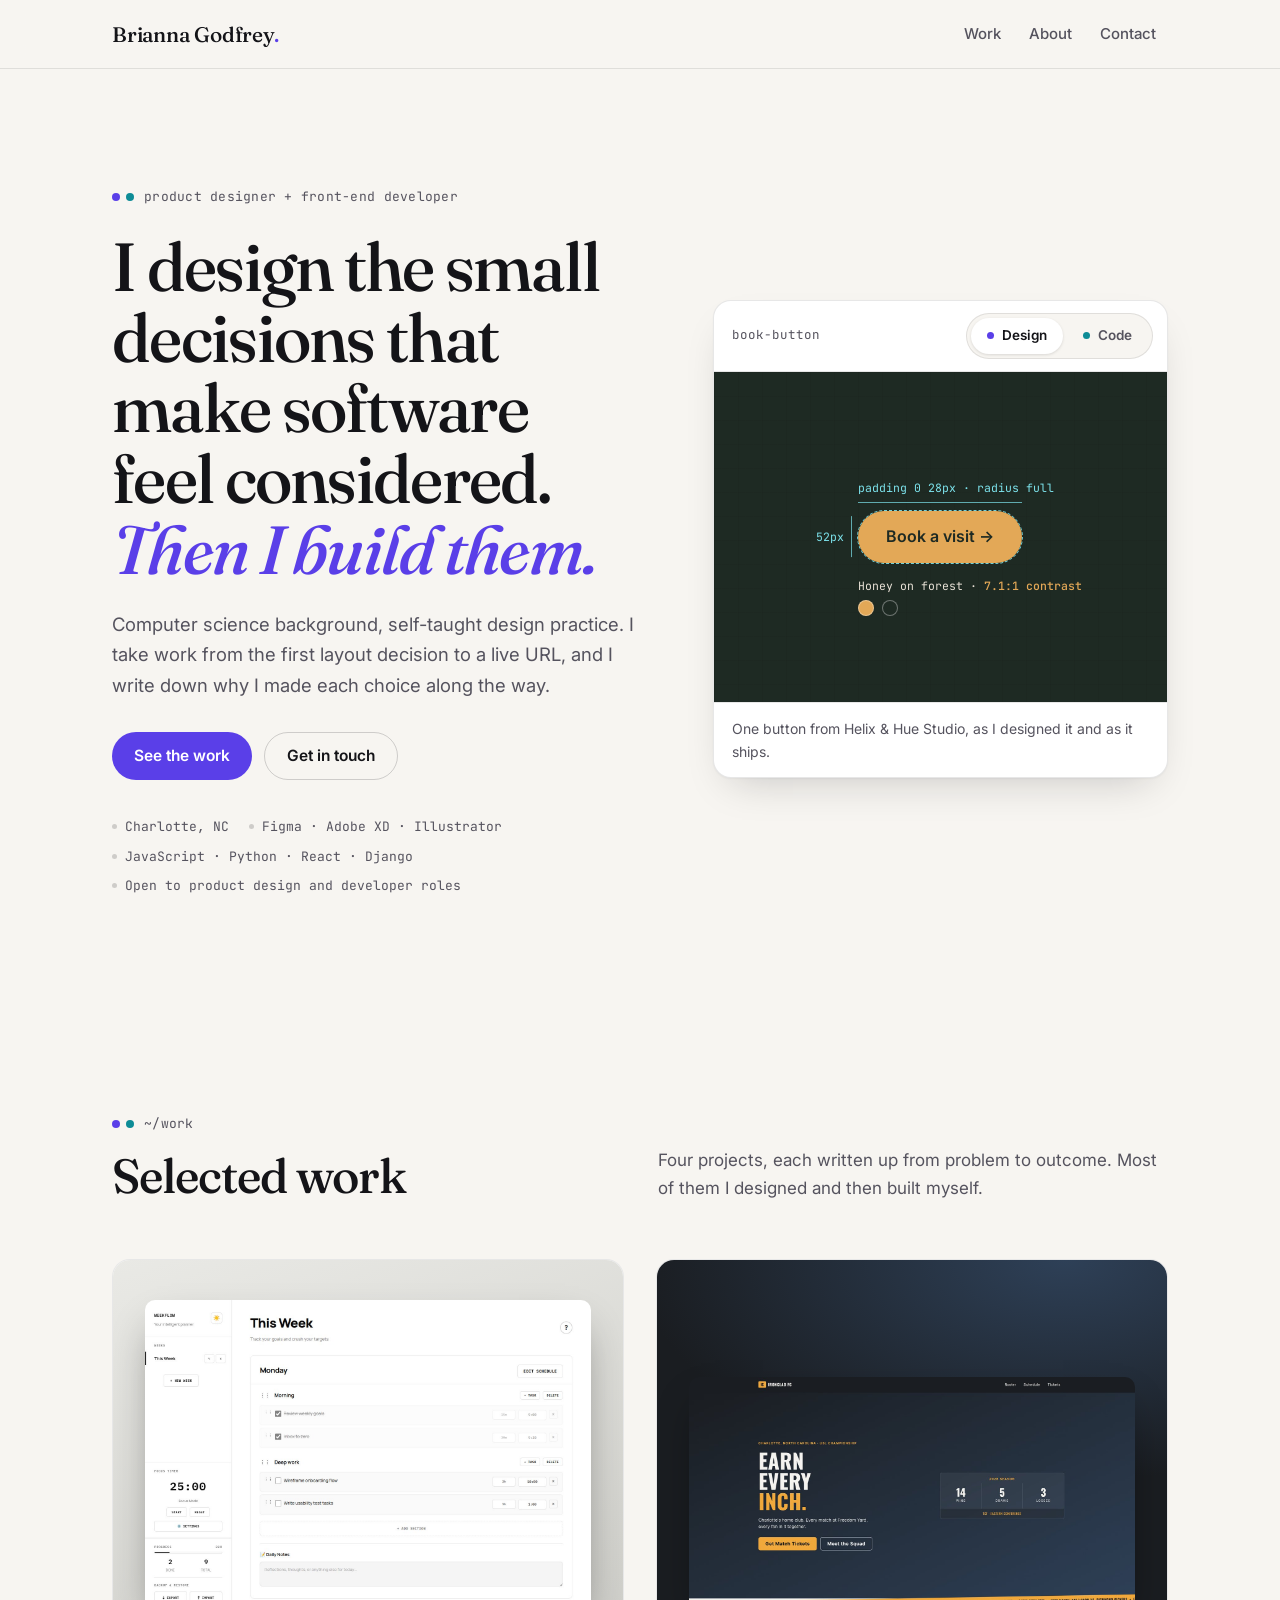
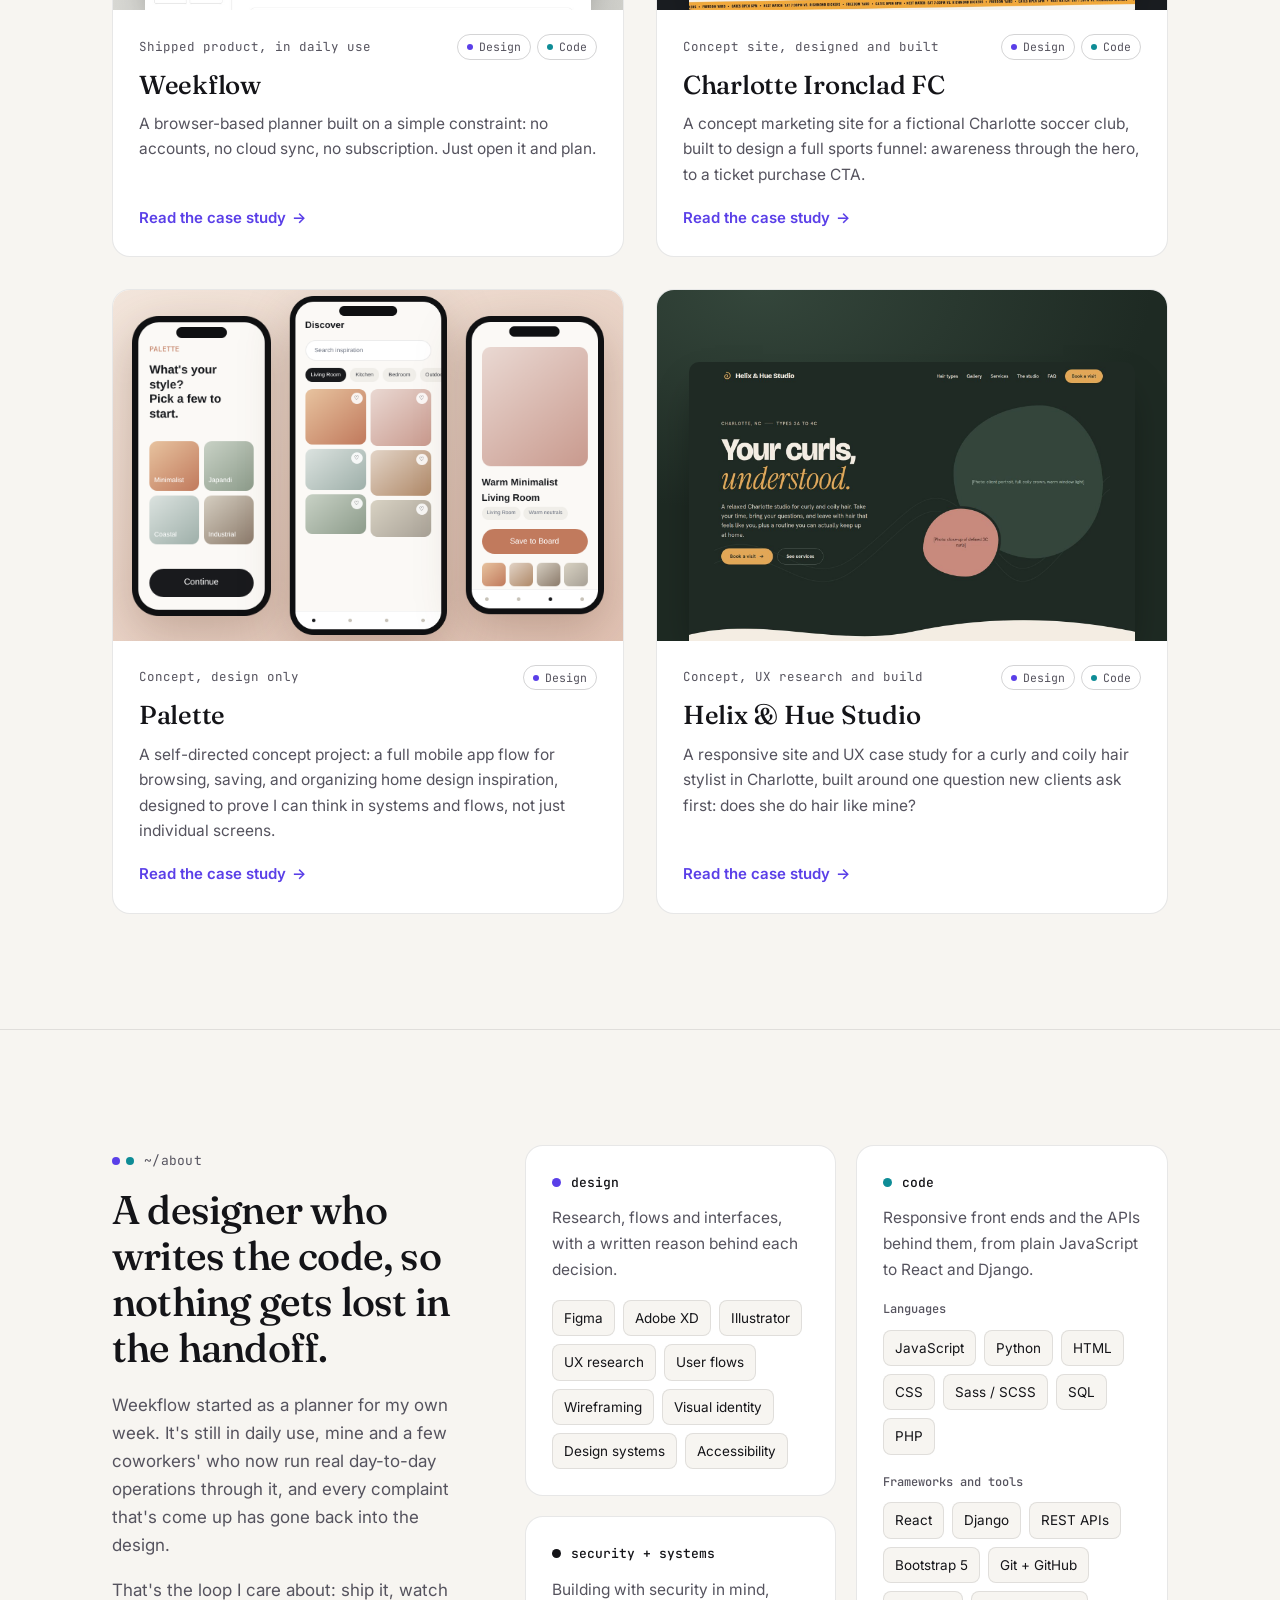
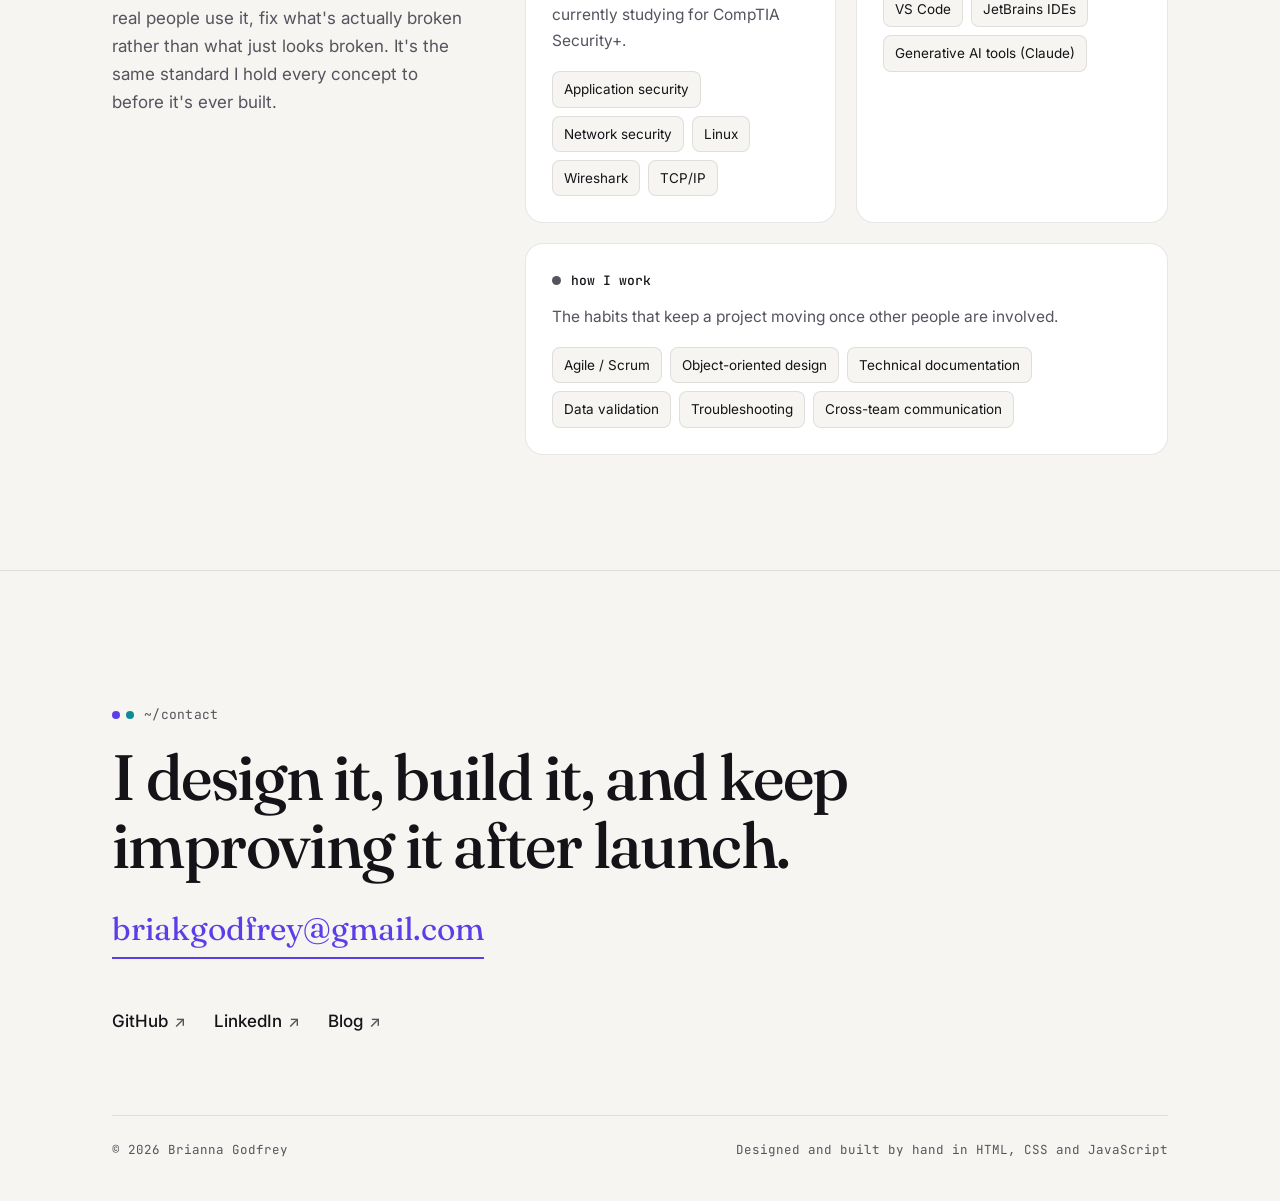
==== commit edb7f0e0: "List full skill set in the About section" ====
--- a/index.html
+++ b/index.html
@@ -43,7 +43,7 @@
       <ul class="hero-facts">
         <li>Charlotte, NC</li>
         <li>Figma · Adobe XD · Illustrator</li>
-        <li>HTML / CSS / Sass / JS</li>
+        <li>JavaScript · Python · React · Django</li>
         <li>Open to product design and developer roles</li>
       </ul>
     </div>
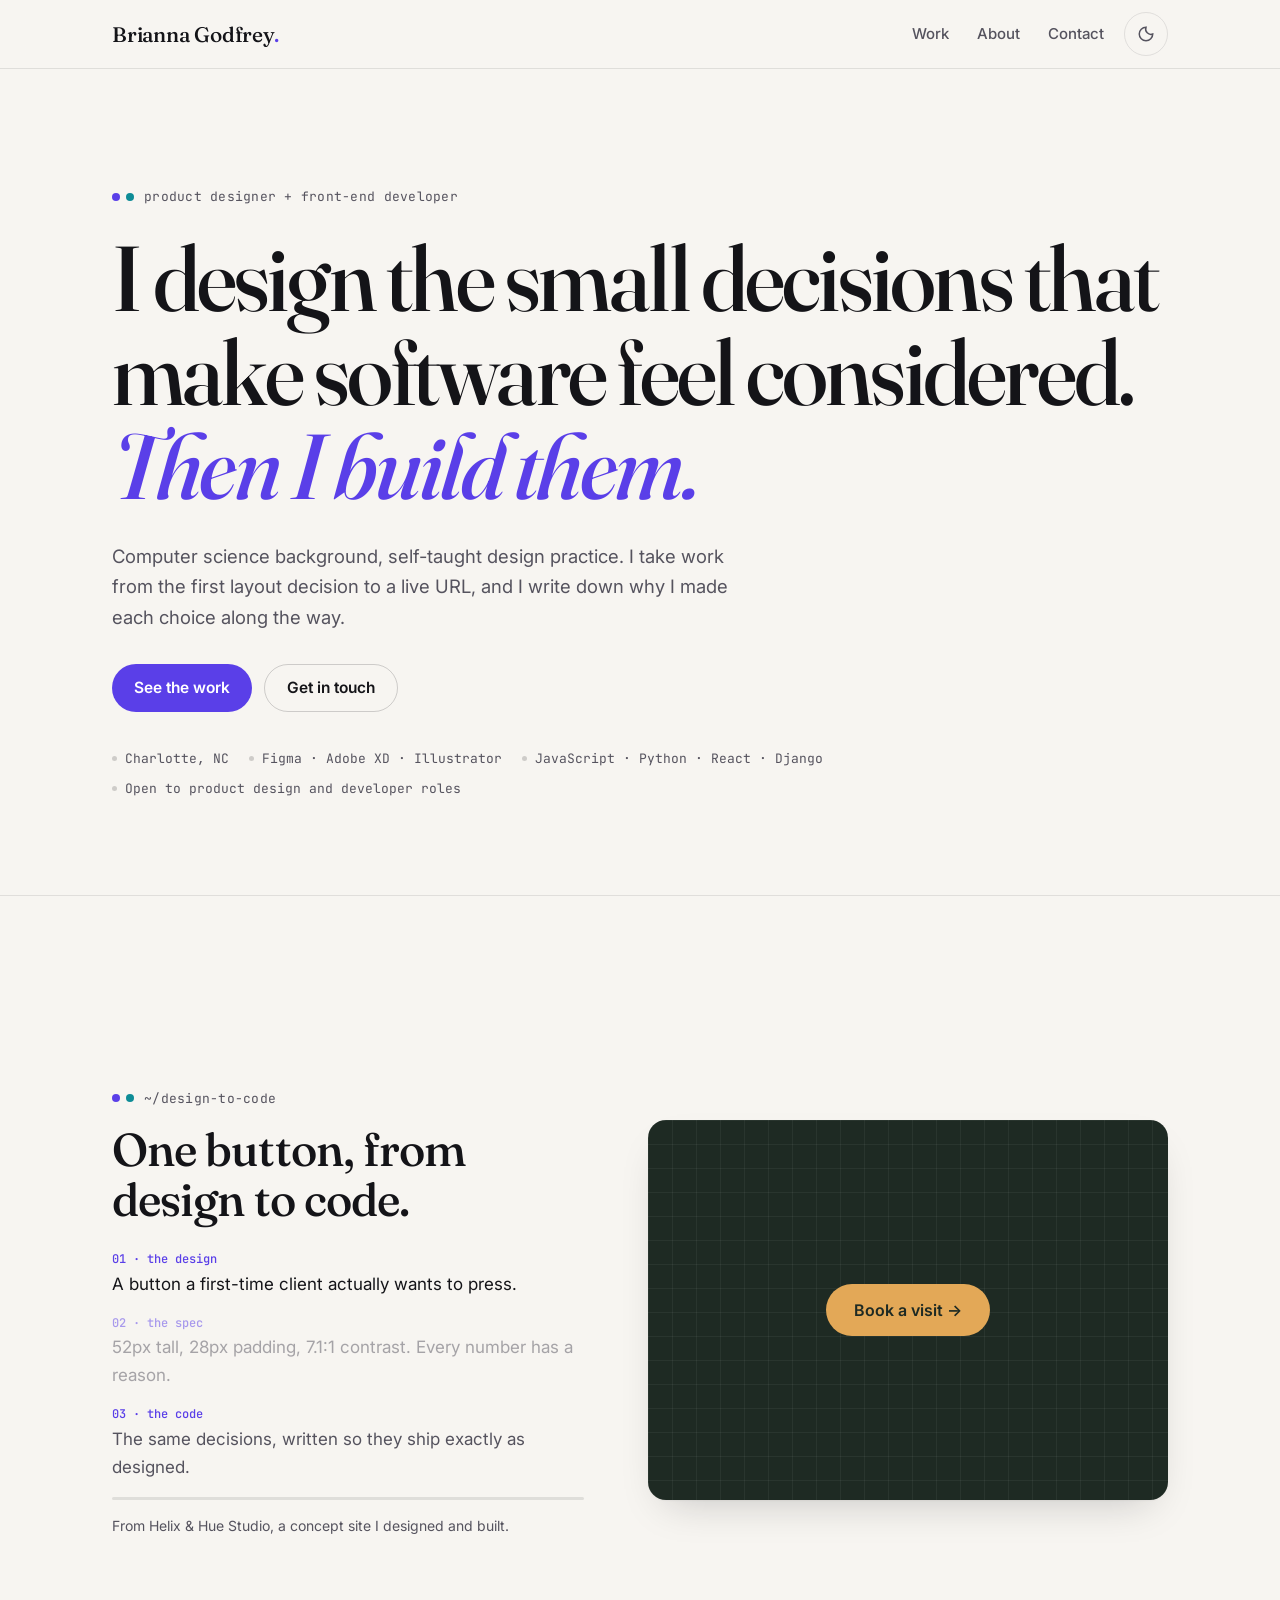
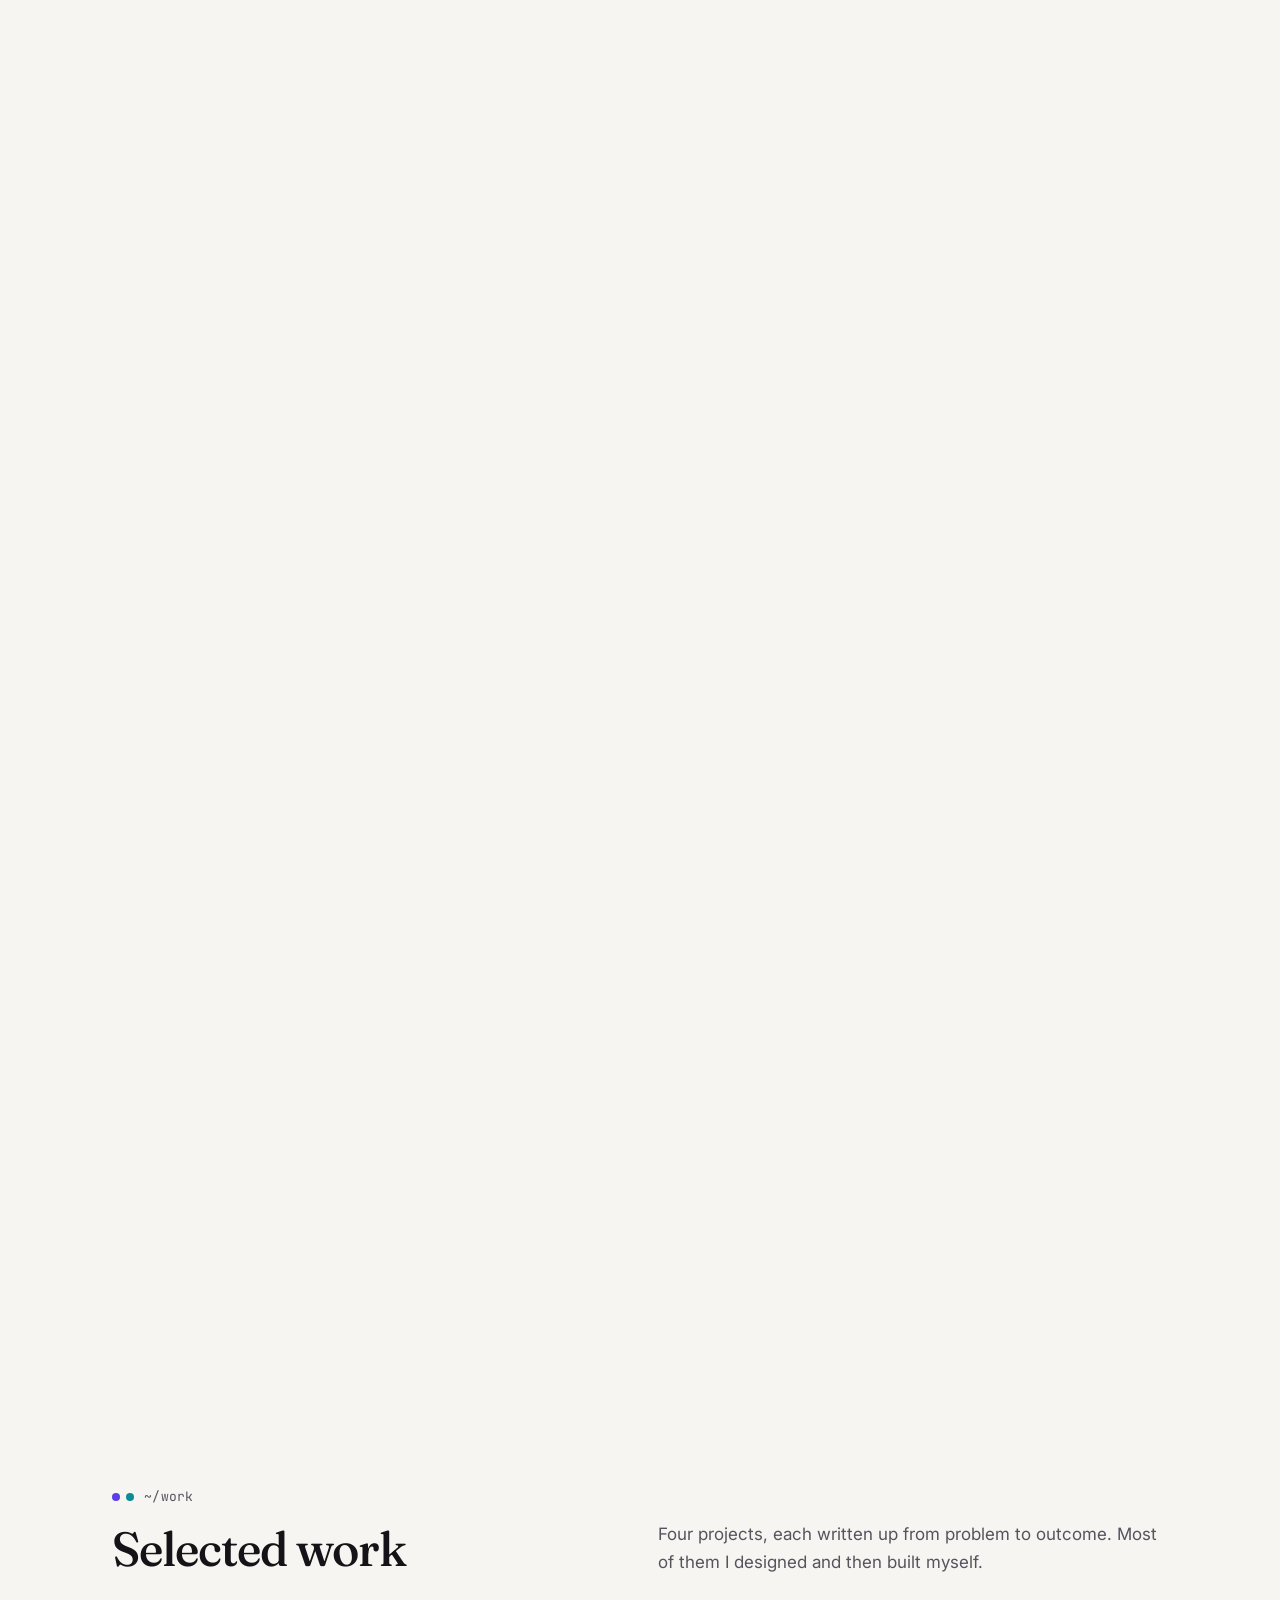
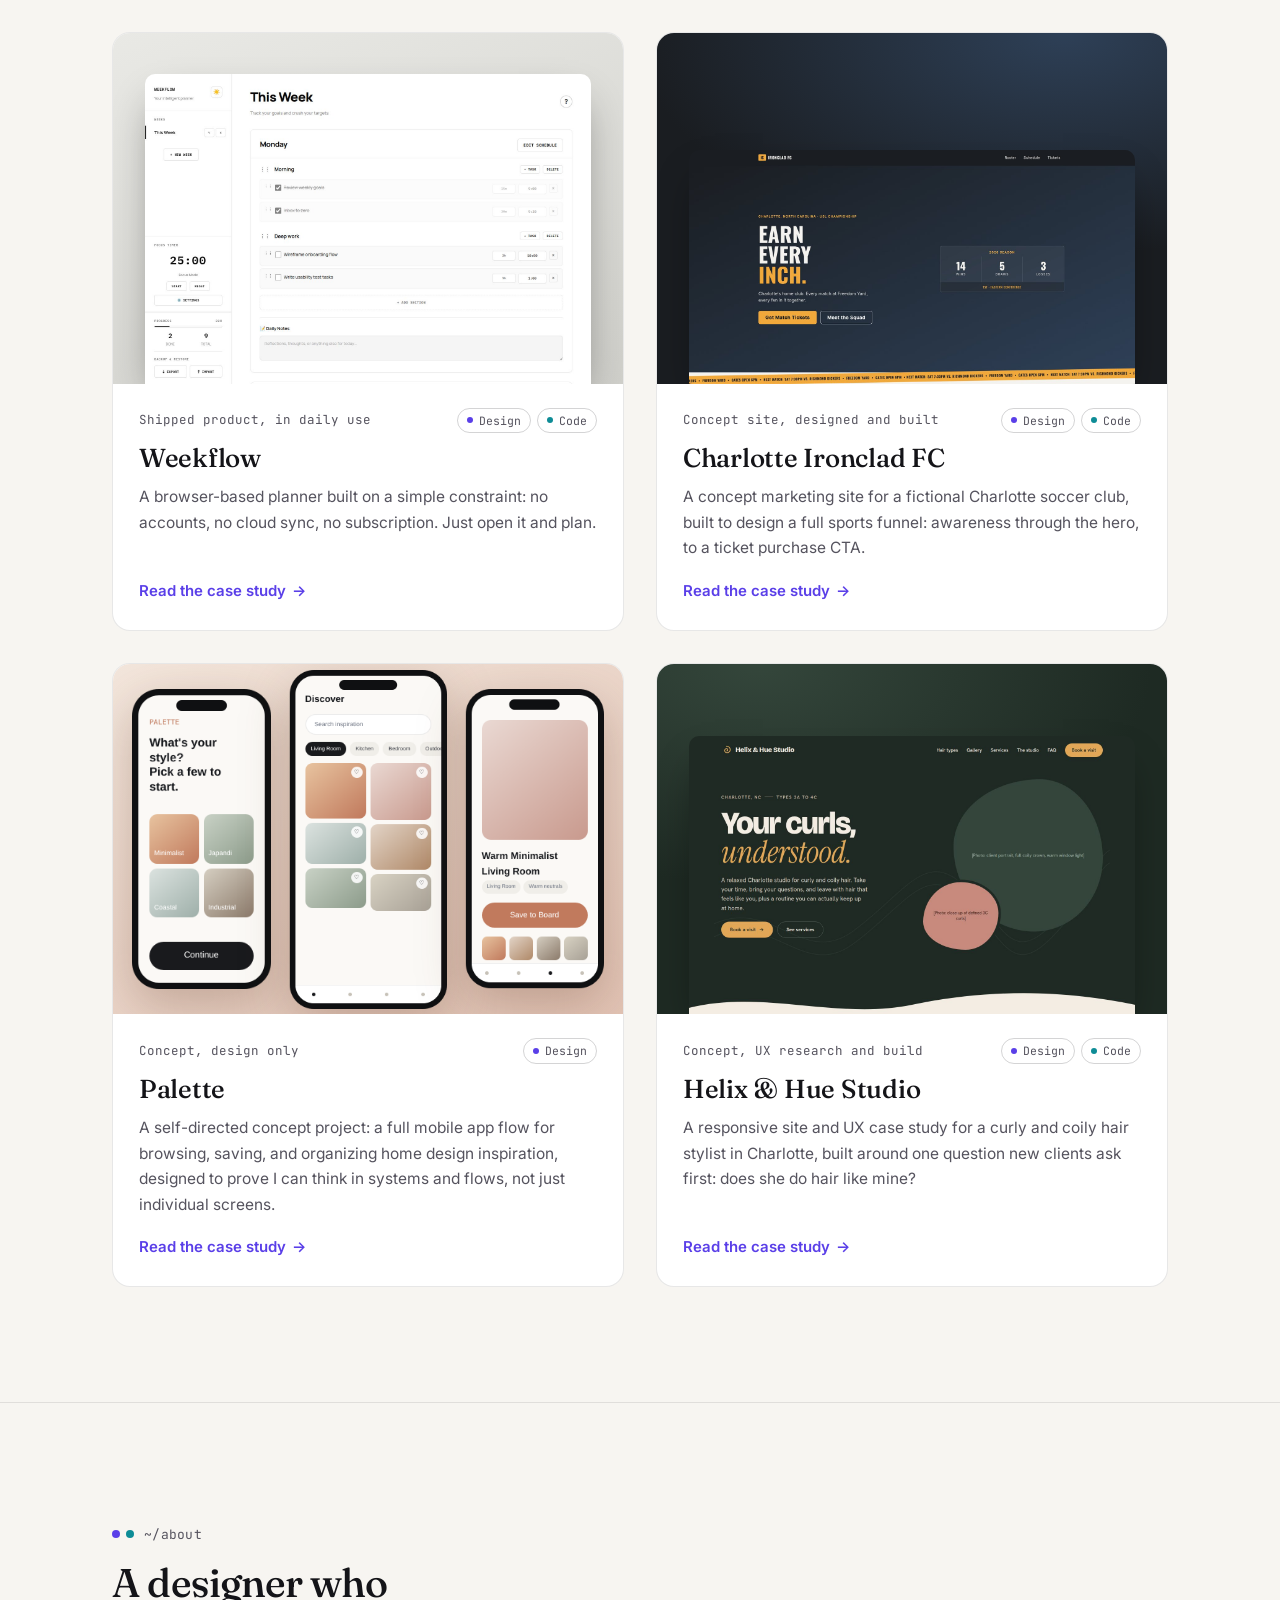
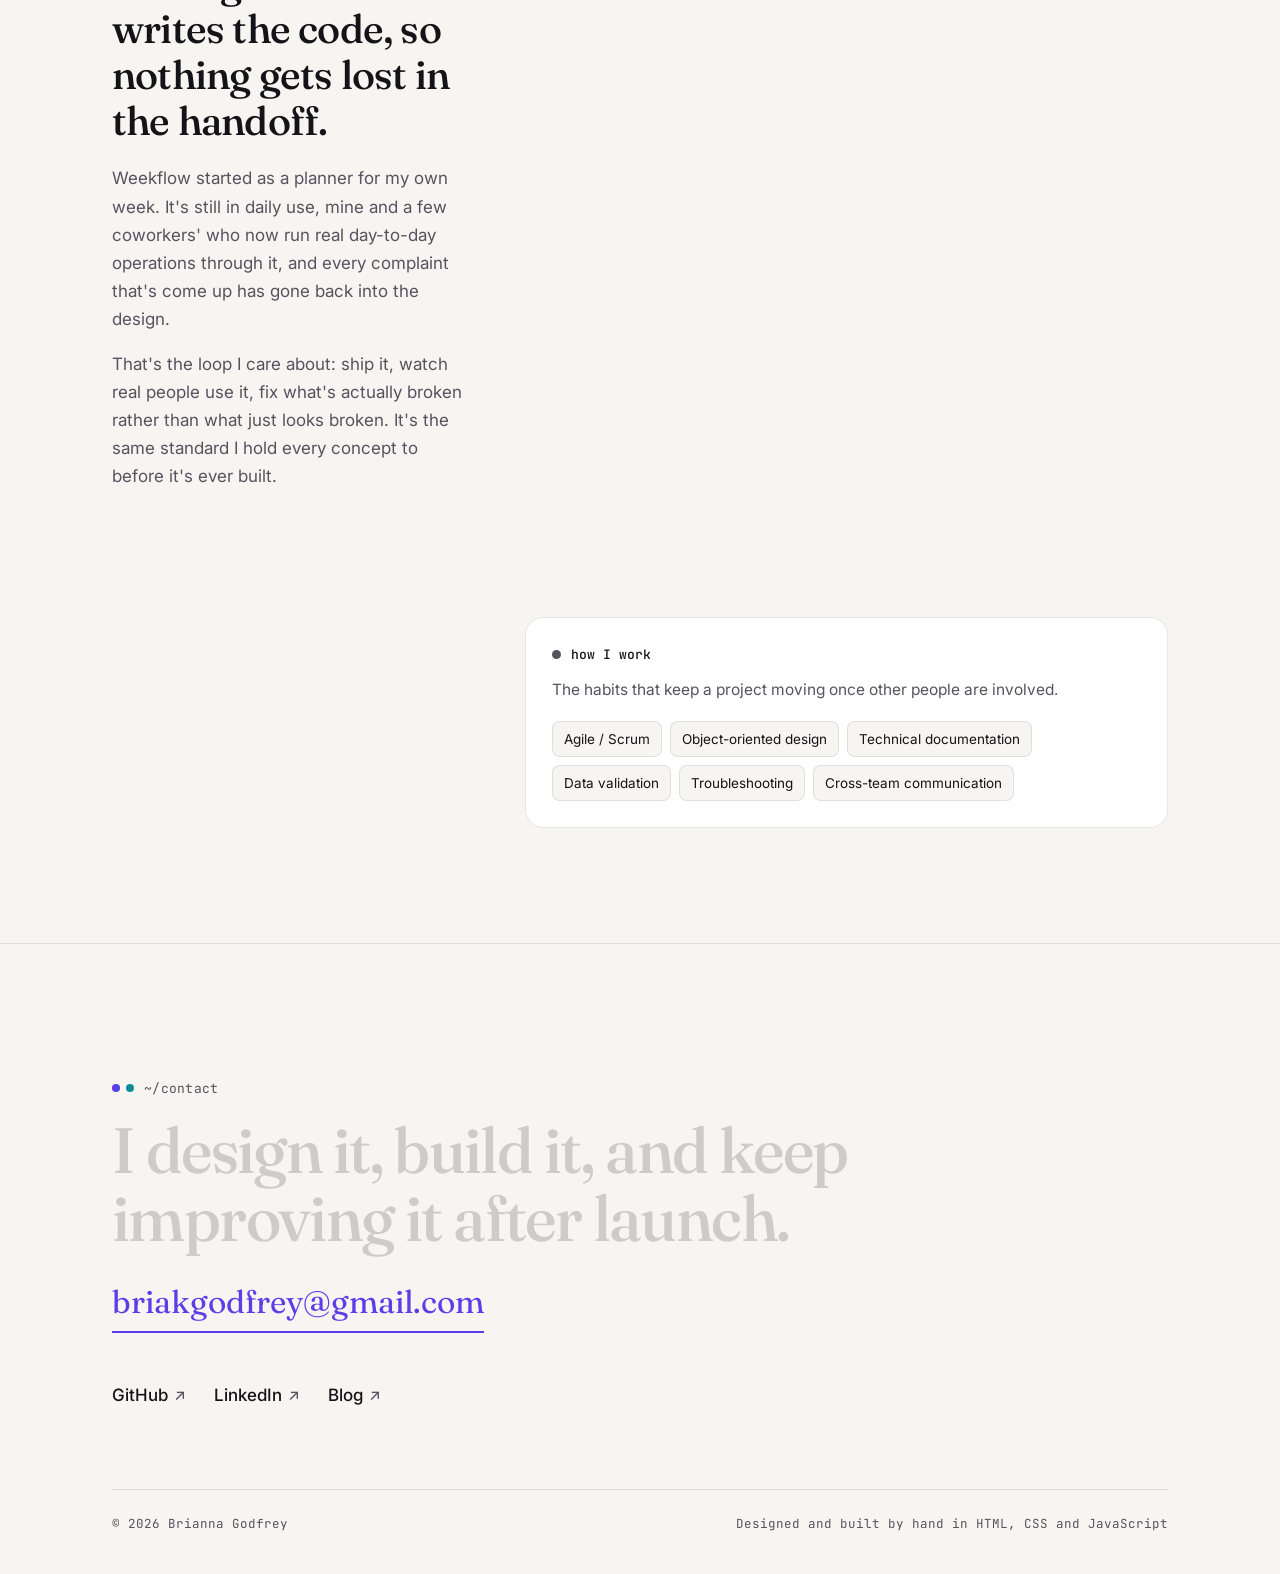
==== commit a70b7690: "Add light and dark themes and scroll motion" ====
--- a/index.html
+++ b/index.html
@@ -5,8 +5,8 @@
 <meta name="viewport" content="width=device-width, initial-scale=1">
 <title>Brianna Godfrey: product designer and front-end developer</title>
 <meta name="description" content="Portfolio of Brianna Godfrey, a Charlotte product designer who also writes the front-end code.">
-<meta name="theme-color" content="#F7F5F1" media="(prefers-color-scheme: light)">
-<meta name="theme-color" content="#111114" media="(prefers-color-scheme: dark)">
+<meta name="theme-color" content="#F7F5F1">
+<script>try { if (localStorage.getItem('theme') === 'dark') document.documentElement.dataset.theme = 'dark'; } catch (e) {}</script>
 <link rel="preconnect" href="https://fonts.googleapis.com">
 <link rel="preconnect" href="https://fonts.gstatic.com" crossorigin>
 <link rel="stylesheet" href="https://fonts.googleapis.com/css2?family=Fraunces:ital,opsz,wght@0,9..144,400;0,9..144,500;1,9..144,400;1,9..144,500&family=Inter:wght@400;500;600&family=JetBrains+Mono:wght@400;500&display=swap">
@@ -26,6 +26,10 @@
       <a href="#about">About</a>
       <a href="#contact">Contact</a>
     </nav>
+    <button class="theme-toggle" type="button" aria-pressed="false" aria-label="Dark mode">
+      <svg class="icon-moon" viewBox="0 0 24 24" fill="none" stroke="currentColor" stroke-width="2" aria-hidden="true"><path d="M12 3a9 9 0 1 0 9 9 7 7 0 0 1-9-9z"/></svg>
+      <svg class="icon-sun" viewBox="0 0 24 24" fill="none" stroke="currentColor" stroke-width="2" aria-hidden="true"><circle cx="12" cy="12" r="4"/><path d="M12 2v2M12 20v2M4.9 4.9l1.4 1.4M17.7 17.7l1.4 1.4M2 12h2M20 12h2M4.9 19.1l1.4-1.4M17.7 6.3l1.4-1.4"/></svg>
+    </button>
   </div>
 </header>
 
@@ -47,43 +51,38 @@
         <li>Open to product design and developer roles</li>
       </ul>
     </div>
-
-    <div class="switcher">
-      <div class="switcher-bar">
-        <span class="switcher-label">book-button</span>
-        <div class="tabs" role="tablist" aria-label="View the button as a design or as code">
-          <button class="tab" role="tab" data-kind="design" id="hero-tab-design" aria-selected="true" aria-controls="hero-panel-design">Design</button>
-          <button class="tab" role="tab" data-kind="code" id="hero-tab-code" aria-selected="false" aria-controls="hero-panel-code" tabindex="-1">Code</button>
-        </div>
-      </div>
-      <div class="tab-panel" role="tabpanel" id="hero-panel-design" aria-labelledby="hero-tab-design">
-        <div class="spec">
-          <div class="spec-stage">
-            <span class="spec-note top">padding 0 28px · radius full</span>
-            <span class="spec-note left">52px</span>
-            <span class="spec-btn" aria-hidden="true">Book a visit →</span>
-            <span class="spec-note bottom">Honey on forest · <b>7.1:1 contrast</b>
-              <span class="spec-swatches"><i class="sw-honey"></i><i class="sw-forest"></i></span>
-            </span>
-          </div>
-        </div>
-      </div>
-      <div class="tab-panel" role="tabpanel" id="hero-panel-code" aria-labelledby="hero-tab-code" hidden>
-        <pre class="code" tabindex="0"><code><span class="c">/* Helix &amp; Hue: the Book a visit button */</span>
-.<span class="k">btn</span> {
-  <span class="k">display</span>: <span class="k">inline-flex</span>;
-  <span class="k">align-items</span>: <span class="k">center</span>;
-  <span class="k">min-height</span>: <span class="n">52</span><span class="k">px</span>;
-  <span class="k">padding</span>: <span class="n">0</span> <span class="n">28</span><span class="k">px</span>;
-  <span class="k">border-radius</span>: <span class="n">999</span><span class="k">px</span>;
-  <span class="k">font-weight</span>: <span class="n">600</span>;
-}
-.<span class="k">btn-accent</span> {
-  <span class="k">background</span>: <span class="f">var</span>(<span class="f">--accent</span>);  <span class="c">/* #E3A857 */</span>
-  <span class="k">color</span>: <span class="f">var</span>(<span class="f">--forest</span>);       <span class="c">/* #1E2A23, 7.1:1 */</span>
+  </div>
+</section>
+
+<section class="story" id="story" aria-labelledby="story-title">
+  <div class="wrap">
+    <div class="story-track">
+      <div class="story-pin">
+        <div class="story-text">
+          <span class="eyebrow">~/design-to-code</span>
+          <h2 id="story-title">One button, from design to code.</h2>
+          <ol class="story-steps">
+            <li class="is-on"><b>01 · the design</b>A button a first-time client actually wants to press.</li>
+            <li><b>02 · the spec</b>52px tall, 28px padding, 7.1:1 contrast. Every number has a reason.</li>
+            <li><b>03 · the code</b>The same decisions, written so they ship exactly as designed.</li>
+          </ol>
+          <div class="story-progress" aria-hidden="true"><i></i></div>
+          <p class="story-caption">From Helix &amp; Hue Studio, a concept site I designed and built.</p>
+        </div>
+        <div class="morph" data-step="0">
+          <span class="morph-note morph-note-top" aria-hidden="true">padding 0 28px · radius full</span>
+          <span class="morph-btn" aria-hidden="true">Book a visit →</span>
+          <span class="morph-note morph-note-bottom" aria-hidden="true">honey on forest · 7.1:1 contrast</span>
+          <pre class="code morph-code"><code><span class="c">/* Helix &amp; Hue: the Book a visit button */</span>
+<span class="k">.btn-accent</span> {
+  min-height: <span class="n">52px</span>;
+  padding: <span class="n">0 28px</span>;
+  border-radius: <span class="n">999px</span>;
+  background: <span class="s">#E3A857</span>;
+  color: <span class="s">#1E2A23</span>;
 }</code></pre>
-      </div>
-      <p class="spec-caption">One button from Helix &amp; Hue Studio, as I designed it and as it ships.</p>
+        </div>
+      </div>
     </div>
   </div>
 </section>
@@ -188,7 +187,7 @@
 <section class="contact" id="contact" aria-labelledby="contact-title">
   <div class="wrap">
     <span class="eyebrow">~/contact</span>
-    <h2 id="contact-title">I design it, build it, and keep improving it after launch.</h2>
+    <h2 id="contact-title" class="fill-text">I design it, build it, and keep improving it after launch.</h2>
     <a class="contact-email" href="mailto:briakgodfrey@gmail.com">briakgodfrey@gmail.com</a>
     <ul class="contact-links">
       <li><a href="https://github.com/briakgodfrey" target="_blank" rel="noopener">GitHub</a></li>
--- a/css/styles.css
+++ b/css/styles.css
@@ -30,24 +30,27 @@
   --radius: 18px;
   --shadow: 0 1px 2px rgba(20, 20, 24, 0.04), 0 18px 40px -18px rgba(20, 20, 24, 0.22);
 
-  color-scheme: light dark;
-}
-
-@media (prefers-color-scheme: dark) {
-  :root {
-    --bg: #111114;
-    --surface: #1A1A1F;
-    --ink: #EDEBE6;
-    --ink-2: #A3A1AC;
-    --line: rgba(255, 255, 255, 0.09);
-    --line-strong: rgba(255, 255, 255, 0.18);
-    --accent: #A898FF;
-    --accent-ink: #111114;
-    --accent-soft: #221D3D;
-    --cyan: #7DE3EC;
-    --code-bg: #0B0B0E;
-    --shadow: 0 1px 2px rgba(0, 0, 0, 0.3), 0 18px 40px -18px rgba(0, 0, 0, 0.7);
-  }
+  --stage-edge: transparent;
+
+  color-scheme: light;
+}
+
+/* Dark theme: a soft charcoal, chosen with the switch in the header */
+[data-theme="dark"] {
+  --bg: #1C1C22;
+  --surface: #26262E;
+  --ink: #EDEBE6;
+  --ink-2: #B3B1BC;
+  --line: rgba(255, 255, 255, 0.10);
+  --line-strong: rgba(255, 255, 255, 0.20);
+  --accent: #A898FF;
+  --accent-ink: #141418;
+  --accent-soft: #2B2645;
+  --cyan: #7DE3EC;
+  --code-bg: #141419;
+  --stage-edge: rgba(255, 255, 255, 0.10);
+  --shadow: 0 1px 2px rgba(0, 0, 0, 0.25), 0 18px 40px -18px rgba(0, 0, 0, 0.6);
+  color-scheme: dark;
 }
 
 /* Base */
@@ -64,6 +67,7 @@
   font-size: 17px;
   line-height: 1.65;
   -webkit-font-smoothing: antialiased;
+  transition: background-color 0.4s ease, color 0.4s ease;
 }
 
 img { display: block; max-width: 100%; height: auto; }
@@ -106,12 +110,13 @@
   border-bottom: 1px solid var(--line);
 }
 .site-header .wrap {
-  display: flex; align-items: center; justify-content: space-between; gap: 16px;
-  min-height: 68px;
+  display: flex; align-items: center; gap: 8px;
+  min-height: 68px; transition: min-height 0.3s ease;
 }
 .wordmark {
   font-family: var(--serif); font-size: 21px; font-weight: 500;
   color: var(--ink); text-decoration: none; letter-spacing: -0.01em; white-space: nowrap;
+  margin-right: auto; transition: font-size 0.3s ease;
 }
 .wordmark span { color: var(--accent); }
 .site-nav { display: flex; gap: 4px; }
@@ -141,12 +146,9 @@
 /* Hero */
 
 .hero { padding: clamp(56px, 9vw, 112px) 0 clamp(56px, 8vw, 96px); }
-.hero .wrap {
-  display: grid; grid-template-columns: 1.15fr 1fr; gap: clamp(40px, 6vw, 80px); align-items: center;
-}
 .hero h1 {
-  font-family: var(--serif); font-size: clamp(40px, 6vw, 68px);
-  line-height: 1.04; letter-spacing: -0.025em; margin: 22px 0 24px;
+  font-family: var(--serif); font-size: clamp(44px, 7.4vw, 92px);
+  line-height: 1.02; letter-spacing: -0.03em; margin: 22px 0 28px; max-width: 13.5em;
 }
 .hero h1 em { font-style: italic; color: var(--accent); }
 .hero-sub { font-size: 18.5px; color: var(--ink-2); max-width: 34em; margin-bottom: 32px; }
@@ -432,7 +434,6 @@
 /* Responsive */
 
 @media (max-width: 900px) {
-  .hero .wrap { grid-template-columns: 1fr; }
   .about-grid { grid-template-columns: 1fr 1fr; }
   .about-intro { grid-column: 1 / -1; }
   .case-layout { grid-template-columns: 1fr; }
@@ -492,4 +493,135 @@
   .toolkits { grid-template-columns: 1fr; }
   .toolkit-code { grid-row: auto; }
   .toolkit-work { grid-column: auto; }
-}+}
+/* Theme toggle */
+
+.theme-toggle {
+  appearance: none; cursor: pointer; flex-shrink: 0;
+  width: 44px; height: 44px; border-radius: 50%;
+  display: inline-grid; place-items: center;
+  background: transparent; color: var(--ink-2); border: 1px solid var(--line);
+  transition: color 0.15s ease, background 0.15s ease;
+}
+.theme-toggle:hover { color: var(--ink); background: var(--line); }
+.theme-toggle svg { width: 18px; height: 18px; grid-area: 1 / 1; transition: transform 0.4s ease, opacity 0.3s ease; }
+.theme-toggle .icon-sun { opacity: 0; transform: rotate(-90deg) scale(0.6); }
+[data-theme="dark"] .theme-toggle .icon-moon { opacity: 0; transform: rotate(90deg) scale(0.6); }
+[data-theme="dark"] .theme-toggle .icon-sun { opacity: 1; transform: none; }
+
+/* Header gets smaller once you scroll */
+
+.site-header.is-small .wrap { min-height: 54px; }
+.site-header.is-small .wordmark { font-size: 18px; }
+
+/* Dark project backdrops get a thin edge in dark mode */
+
+.stage, .figure-stage { box-shadow: inset 0 0 0 1px var(--stage-edge); }
+
+/* Design to code story: pinned while you scroll */
+
+.story { border-top: 1px solid var(--line); }
+.story-track { height: 230vh; position: relative; }
+.story-pin {
+  position: sticky; top: 72px; min-height: calc(100vh - 72px);
+  display: grid; grid-template-columns: 1fr 1.1fr; gap: clamp(28px, 5vw, 64px); align-items: center;
+  padding: 32px 0;
+}
+.story-text h2 {
+  font-family: var(--serif); font-size: clamp(30px, 4vw, 46px);
+  line-height: 1.1; letter-spacing: -0.02em; margin: 14px 0 24px;
+}
+.story-steps { list-style: none; margin: 0; padding: 0; }
+.story-steps li { color: var(--ink-2); opacity: 0.5; margin-bottom: 16px; font-size: 17px; transition: opacity 0.3s ease, color 0.3s ease; }
+.story-steps li.is-on { color: var(--ink); opacity: 1; }
+.story-steps b { display: block; font-family: var(--mono); font-size: 12px; font-weight: 500; color: var(--accent); }
+.story-progress { height: 3px; border-radius: 3px; background: var(--line); overflow: hidden; margin-top: 8px; }
+.story-progress i { display: block; height: 100%; width: 0; background: var(--accent); }
+.story-caption { font-size: 14px; color: var(--ink-2); margin: 14px 0 0; }
+
+.morph {
+  position: relative; height: clamp(280px, 40vw, 380px); border-radius: var(--radius); overflow: hidden;
+  background:
+    linear-gradient(rgba(255, 255, 255, 0.05) 1px, transparent 1px) 0 0 / 24px 24px,
+    linear-gradient(90deg, rgba(255, 255, 255, 0.05) 1px, transparent 1px) 0 0 / 24px 24px,
+    #1E2A23;
+  box-shadow: var(--shadow);
+}
+.morph-btn {
+  position: absolute; left: 50%; top: 50%; transform: translate(-50%, -50%);
+  display: inline-flex; align-items: center; min-height: 52px; padding: 0 28px; border-radius: 999px;
+  background: #E3A857; color: #1E2A23; font-weight: 600; font-size: 16px; white-space: nowrap;
+  outline: 1px dashed transparent;
+  transition: outline-color 0.4s ease, opacity 0.5s ease, transform 0.6s cubic-bezier(0.2, 0.7, 0.2, 1);
+}
+.morph-note {
+  position: absolute; left: 50%; transform: translateX(-50%);
+  font-family: var(--mono); font-size: 12px; color: #7DE3EC; white-space: nowrap;
+  opacity: 0; transition: opacity 0.4s ease;
+}
+.morph-note-top { top: calc(50% - 50px); }
+.morph-note-bottom { top: calc(50% + 40px); color: #E8E1D6; }
+.morph-code {
+  position: absolute; inset: 0; margin: 0;
+  opacity: 0; transform: translateY(16px); transition: opacity 0.5s ease, transform 0.6s ease;
+}
+.morph[data-step="1"] .morph-btn { outline-color: rgba(125, 227, 236, 0.9); }
+.morph[data-step="1"] .morph-note { opacity: 1; }
+.morph[data-step="2"] .morph-btn { opacity: 0; transform: translate(-50%, -50%) scale(0.9); }
+.morph[data-step="2"] .morph-code { opacity: 1; transform: none; }
+
+/* Motion. JavaScript adds .motion to the page only when the visitor
+   hasn't asked for reduced motion, so nothing is ever hidden without it. */
+
+.motion .hero h1 .w { display: inline-block; opacity: 0; transform: translateY(0.5em); filter: blur(6px); }
+.motion .hero.is-in h1 .w { animation: rise 0.8s cubic-bezier(0.2, 0.7, 0.2, 1) forwards; animation-delay: calc(var(--i) * 60ms); }
+.motion .hero .hero-sub,
+.motion .hero .btn-row,
+.motion .hero .hero-facts { opacity: 0; }
+.motion .hero.is-in .hero-sub,
+.motion .hero.is-in .btn-row,
+.motion .hero.is-in .hero-facts { animation: fade-up 0.8s ease forwards; animation-delay: 0.9s; }
+.motion .hero.is-in .btn-row { animation-delay: 1.05s; }
+.motion .hero.is-in .hero-facts { animation-delay: 1.2s; }
+@keyframes rise { to { opacity: 1; transform: none; filter: blur(0); } }
+@keyframes fade-up { from { opacity: 0; transform: translateY(10px); } to { opacity: 1; transform: none; } }
+
+.motion .reveal {
+  opacity: 0; transform: translateY(28px) scale(0.98);
+  transition: opacity 0.7s ease, transform 0.8s cubic-bezier(0.2, 0.7, 0.2, 1), box-shadow 0.25s ease, border-color 0.25s ease;
+  transition-delay: calc(var(--i, 0) * 110ms);
+}
+.motion .reveal.is-in { opacity: 1; transform: none; }
+.motion .reveal.is-settled { transition: transform 0.25s ease, box-shadow 0.25s ease, border-color 0.25s ease; transition-delay: 0s; }
+.motion .project-card.reveal.is-settled:hover { transform: translateY(-4px); }
+
+.motion .work-grid { perspective: 1200px; }
+.project-card .stage::after {
+  content: ""; position: absolute; inset: 0; pointer-events: none; opacity: 0; transition: opacity 0.25s ease;
+  background: radial-gradient(420px circle at var(--mx, 50%) var(--my, 0%), rgba(255, 255, 255, 0.16), transparent 55%);
+}
+.motion .project-card:hover .stage::after { opacity: 1; }
+
+.motion .figure-stage img { transform: scale(var(--grow, 1)); transform-origin: 50% 100%; opacity: var(--fade, 1); will-change: transform; }
+
+.fill-text .fw { transition: color 0.3s ease; }
+.motion .fill-text .fw { color: var(--line-strong); }
+.motion .fill-text .fw.is-lit { color: inherit; }
+.contact h2.fill-text { color: var(--ink); }
+
+@media (max-width: 900px) {
+  .story-track { height: 200vh; }
+  .story-pin { grid-template-columns: 1fr; gap: 20px; align-content: center; }
+}
+
+@media (max-width: 680px) {
+  .site-header .wrap { gap: 4px; }
+  .site-nav a { padding: 10px 6px; font-size: 14px; }
+  .wordmark { font-size: 17.5px; }
+  .site-header.is-small .wordmark { font-size: 17px; }
+  .theme-toggle { width: 40px; height: 40px; }
+  .story-steps li:not(.is-on) { display: none; }
+  .story-text h2 { margin-bottom: 14px; }
+  .morph { height: 260px; }
+  .morph .code { font-size: 12px; padding: 18px; }
+}
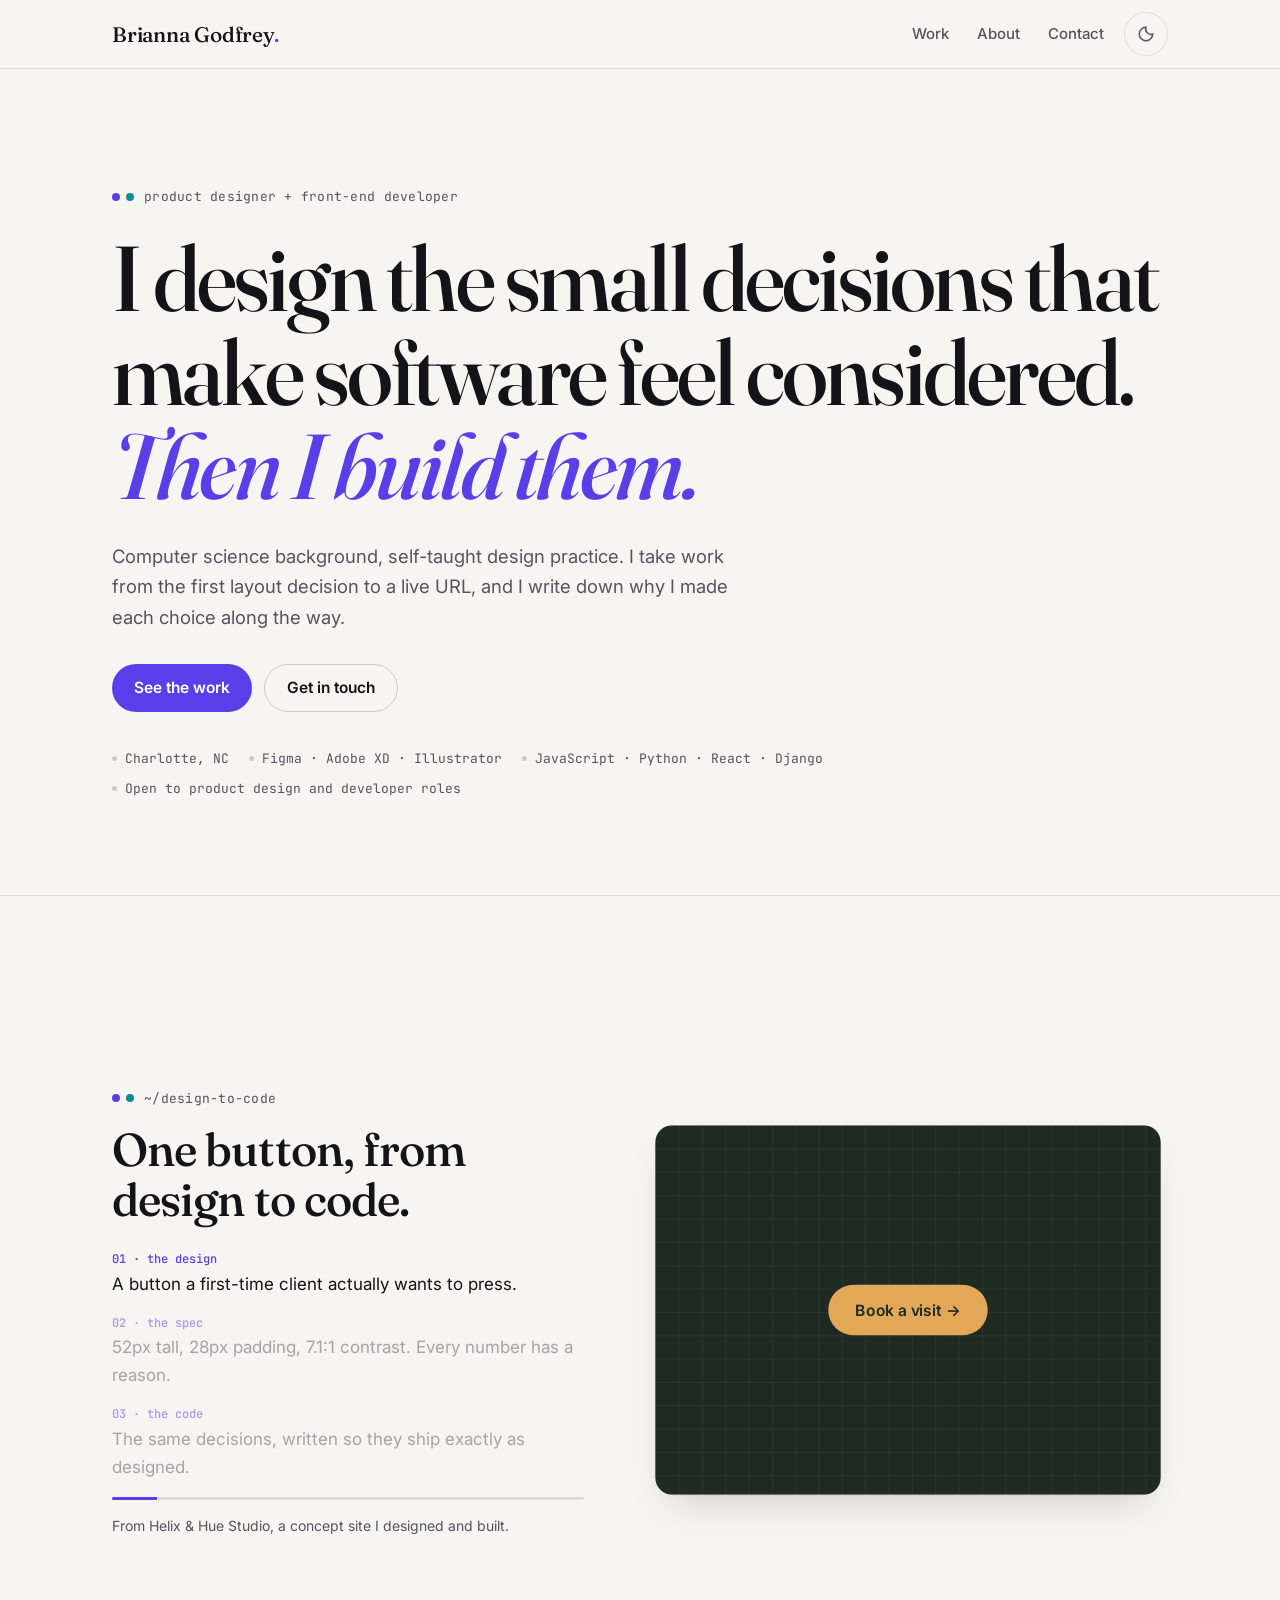
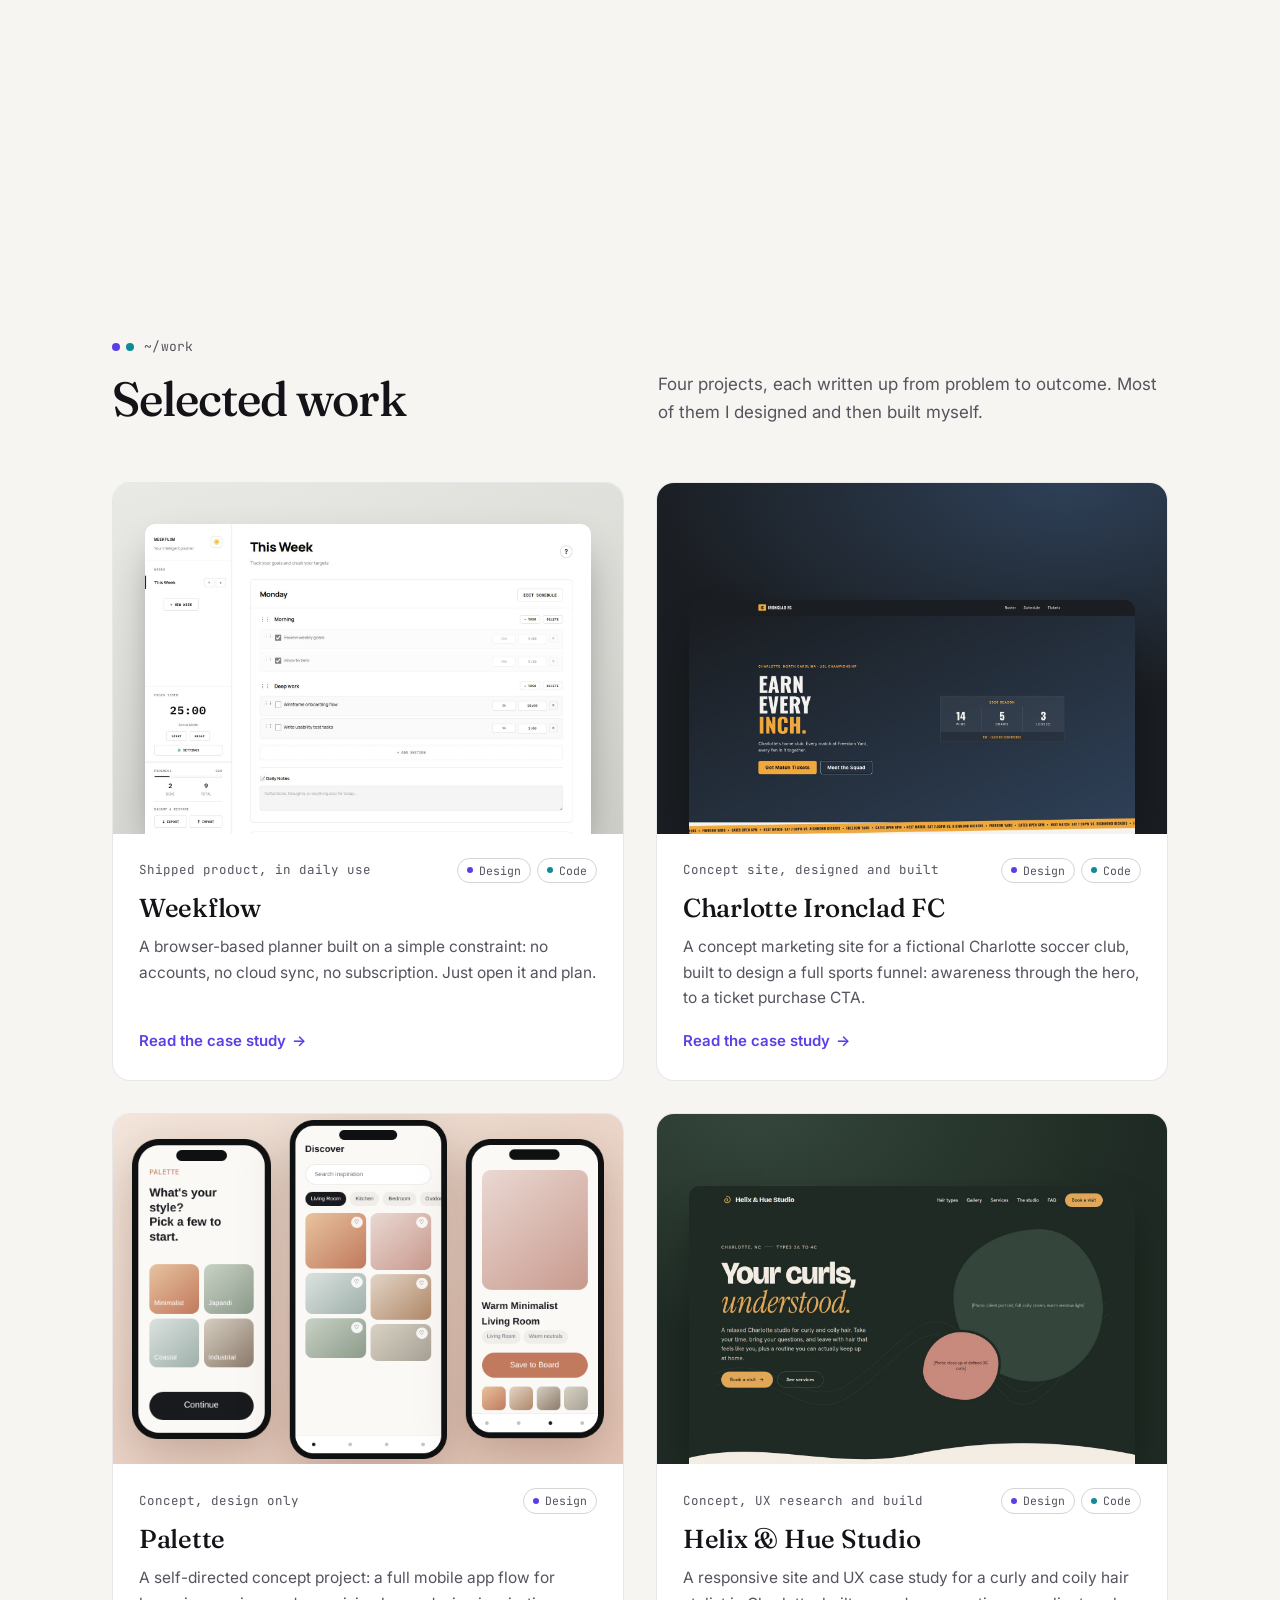
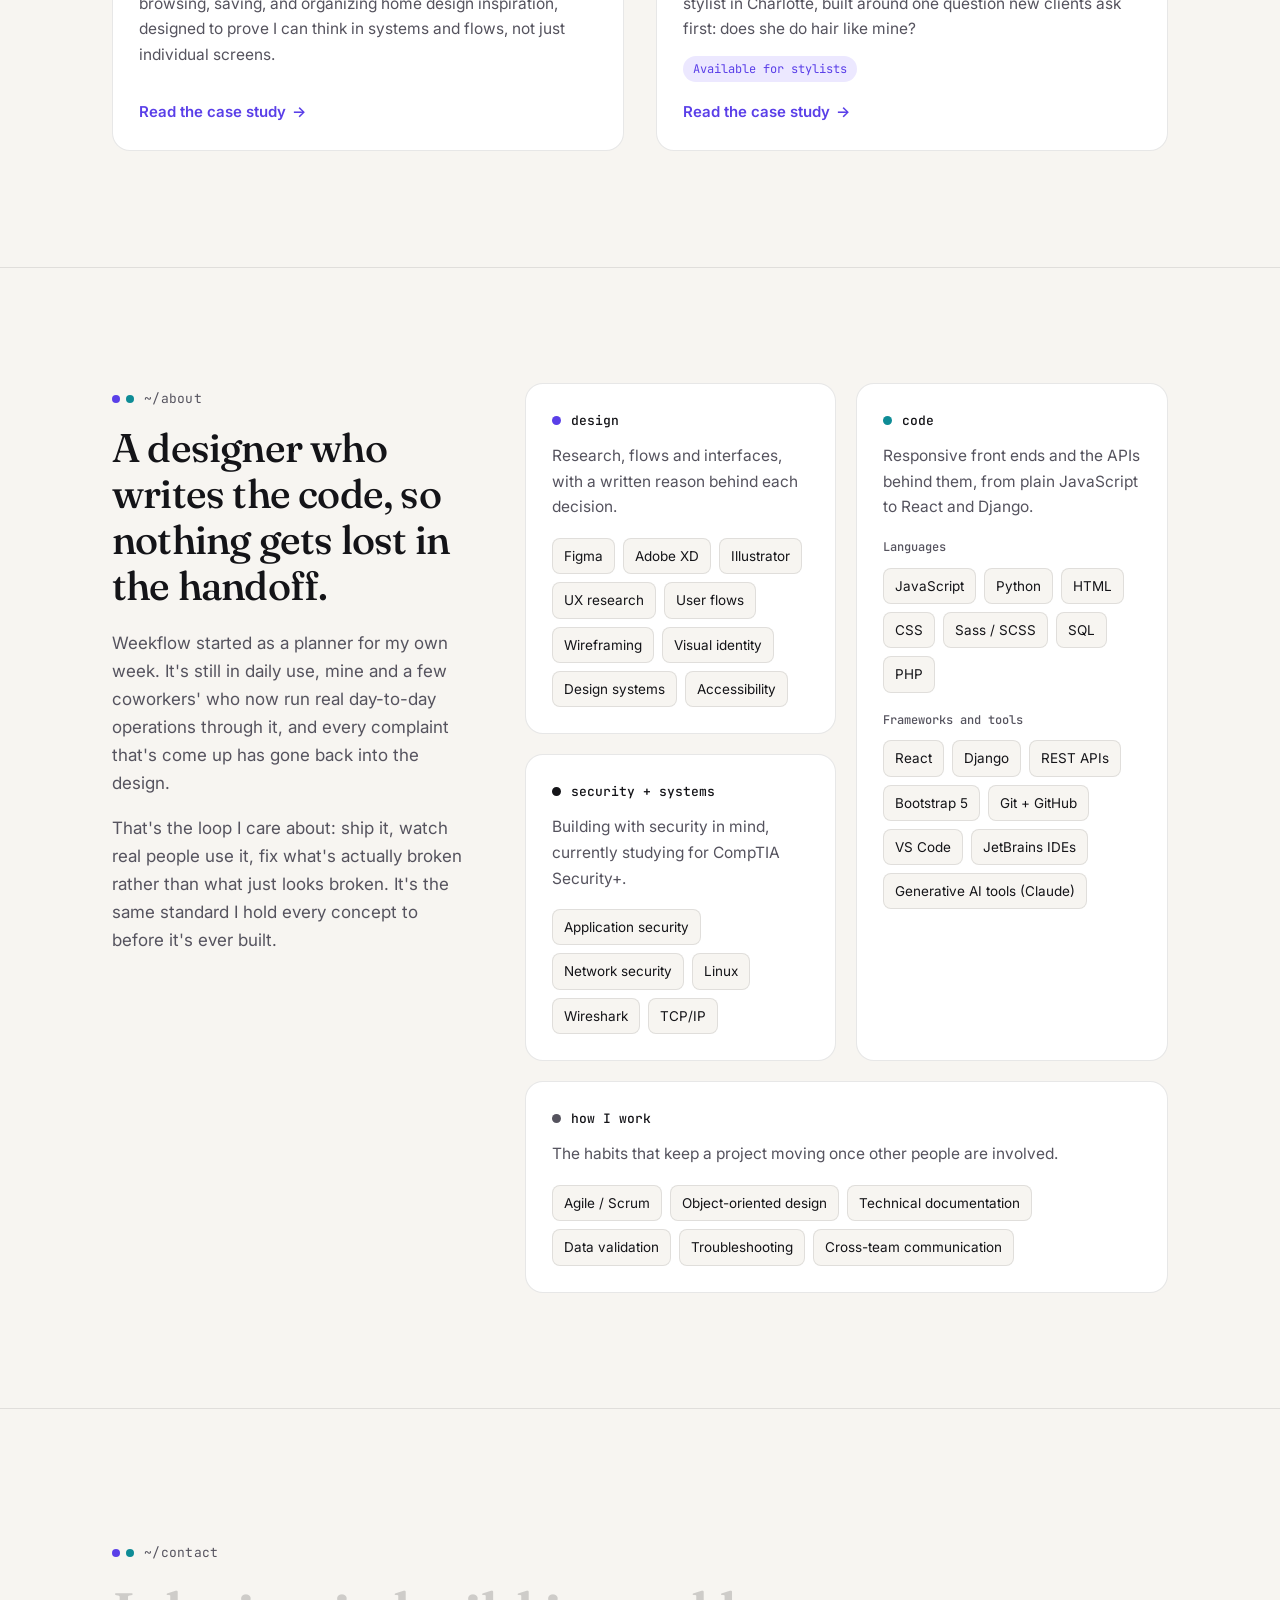
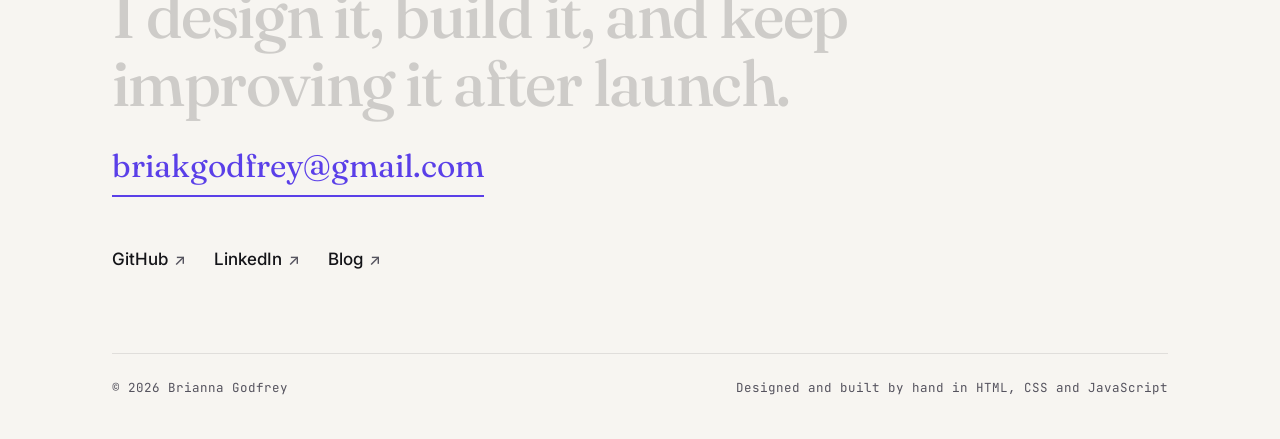
==== commit 99a4e01b: "Offer Helix & Hue to real stylists" ====
--- a/index.html
+++ b/index.html
@@ -130,6 +130,7 @@
           <div class="project-meta"><span class="project-type">Concept, UX research and build</span><span class="disciplines"><span class="disc disc-design">Design</span><span class="disc disc-code">Code</span></span></div>
           <h3>Helix & Hue Studio</h3>
           <p>A responsive site and UX case study for a curly and coily hair stylist in Charlotte, built around one question new clients ask first: does she do hair like mine?</p>
+          <span class="offer-tag">Available for stylists</span>
           <span class="project-more">Read the case study</span>
         </div>
       </a>
--- a/css/styles.css
+++ b/css/styles.css
@@ -521,7 +521,7 @@
 /* Design to code story: pinned while you scroll */
 
 .story { border-top: 1px solid var(--line); }
-.story-track { height: 230vh; position: relative; }
+.story-track { height: 280vh; position: relative; }
 .story-pin {
   position: sticky; top: 72px; min-height: calc(100vh - 72px);
   display: grid; grid-template-columns: 1fr 1.1fr; gap: clamp(28px, 5vw, 64px); align-items: center;
@@ -610,7 +610,7 @@
 .contact h2.fill-text { color: var(--ink); }
 
 @media (max-width: 900px) {
-  .story-track { height: 200vh; }
+  .story-track { height: 240vh; }
   .story-pin { grid-template-columns: 1fr; gap: 20px; align-content: center; }
 }
 
@@ -625,3 +625,34 @@
   .morph { height: 260px; }
   .morph .code { font-size: 12px; padding: 18px; }
 }
+
+/* Smooth story: with motion on, scroll position drives the story directly */
+
+.motion .morph { transform: scale(var(--enter, 1)); }
+.motion .morph .morph-btn {
+  transition: none;
+  opacity: calc(1 - var(--out, 0));
+  transform: translate(-50%, calc(-50% - 28px * var(--out, 0))) scale(calc(1 - 0.08 * var(--out, 0)));
+  outline-color: rgba(125, 227, 236, calc(0.9 * var(--spec, 0)));
+}
+.motion .morph .morph-note { transition: none; opacity: calc(var(--spec, 0) * (1 - var(--out, 0))); }
+.motion .morph .morph-code {
+  transition: none;
+  opacity: var(--in, 0);
+  transform: translateY(calc(24px * (1 - var(--in, 0))));
+}
+/* Helix & Hue: offer for real stylists */
+
+.offer {
+  margin-top: clamp(40px, 6vw, 56px); padding: clamp(22px, 4vw, 32px);
+  border-radius: var(--radius); background: var(--accent-soft);
+}
+.case-body .offer h2 { margin: 12px 0 10px; }
+.case-body .offer p { color: var(--ink); }
+.offer .btn { margin-top: 4px; }
+.offer-tag {
+  align-self: flex-start; margin-top: 4px;
+  font-family: var(--mono); font-size: 12px; line-height: 1;
+  padding: 7px 10px; border-radius: 999px;
+  background: var(--accent-soft); color: var(--accent);
+}
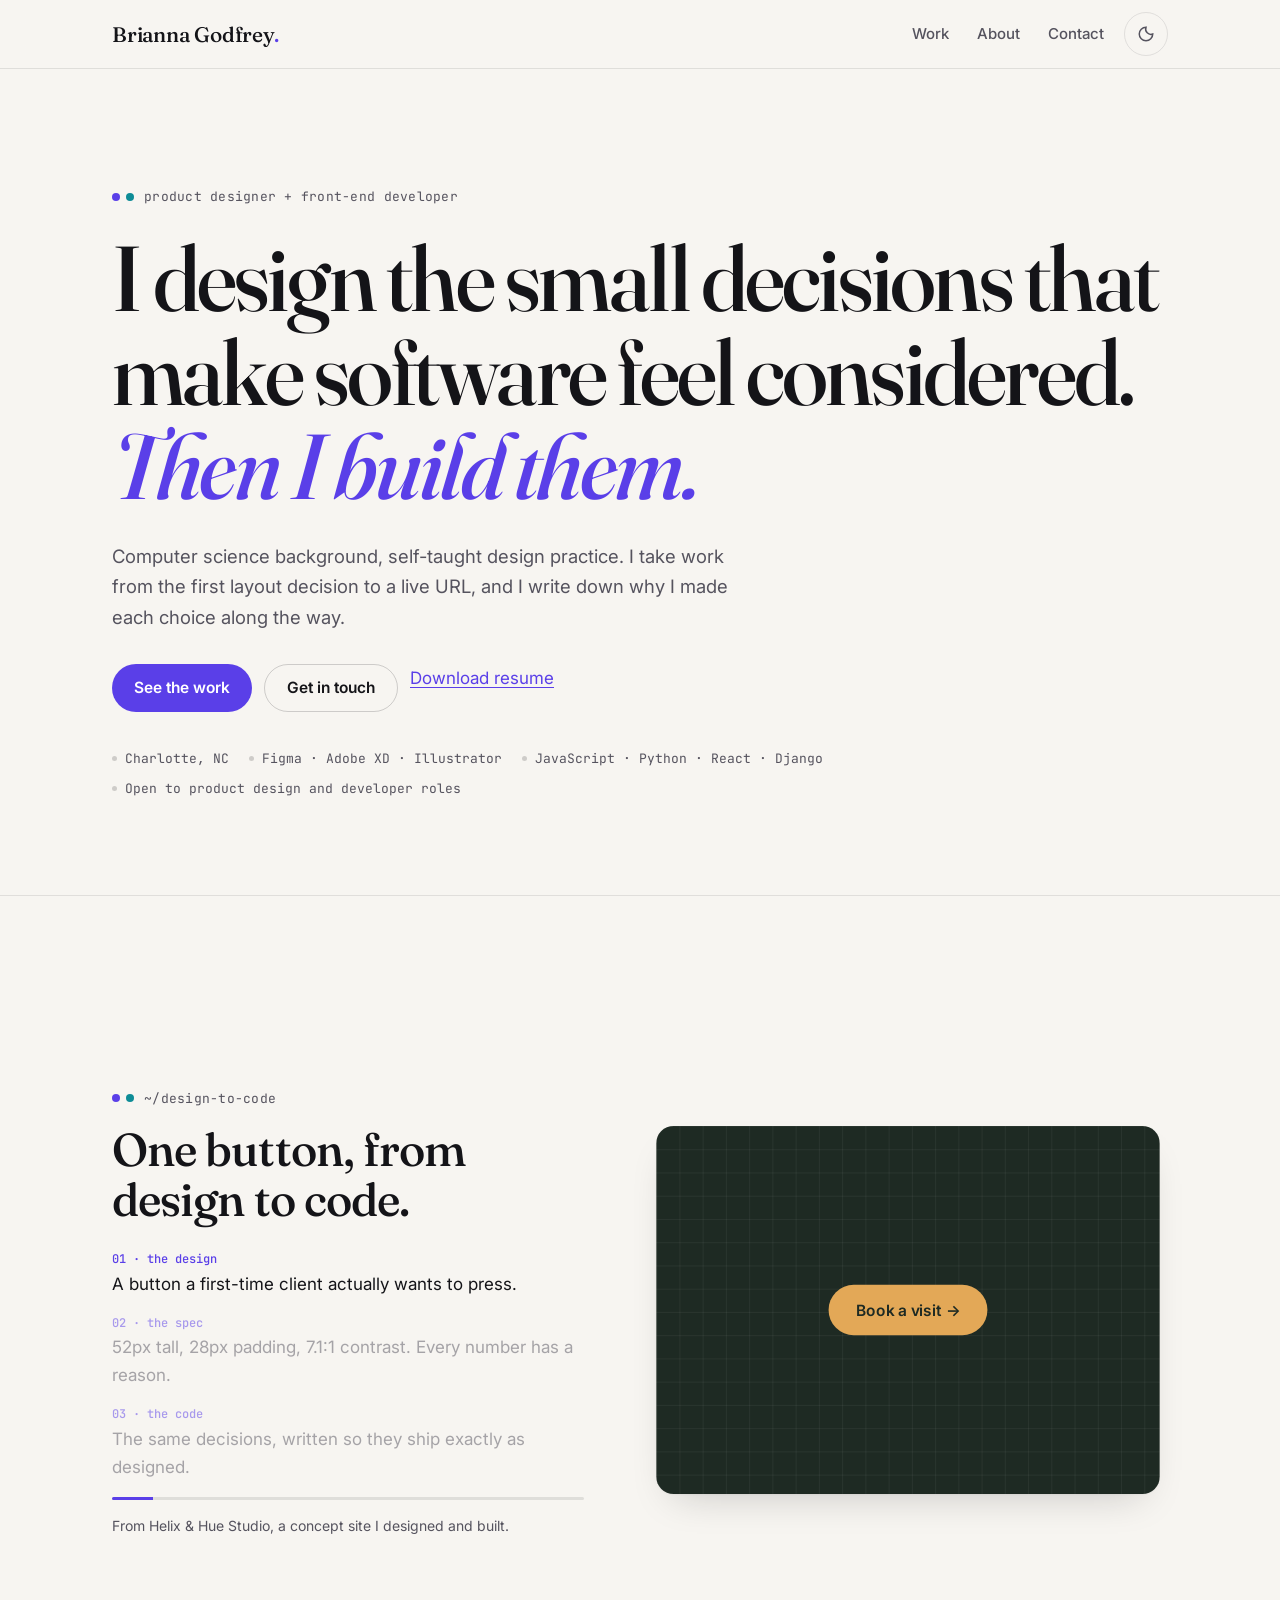
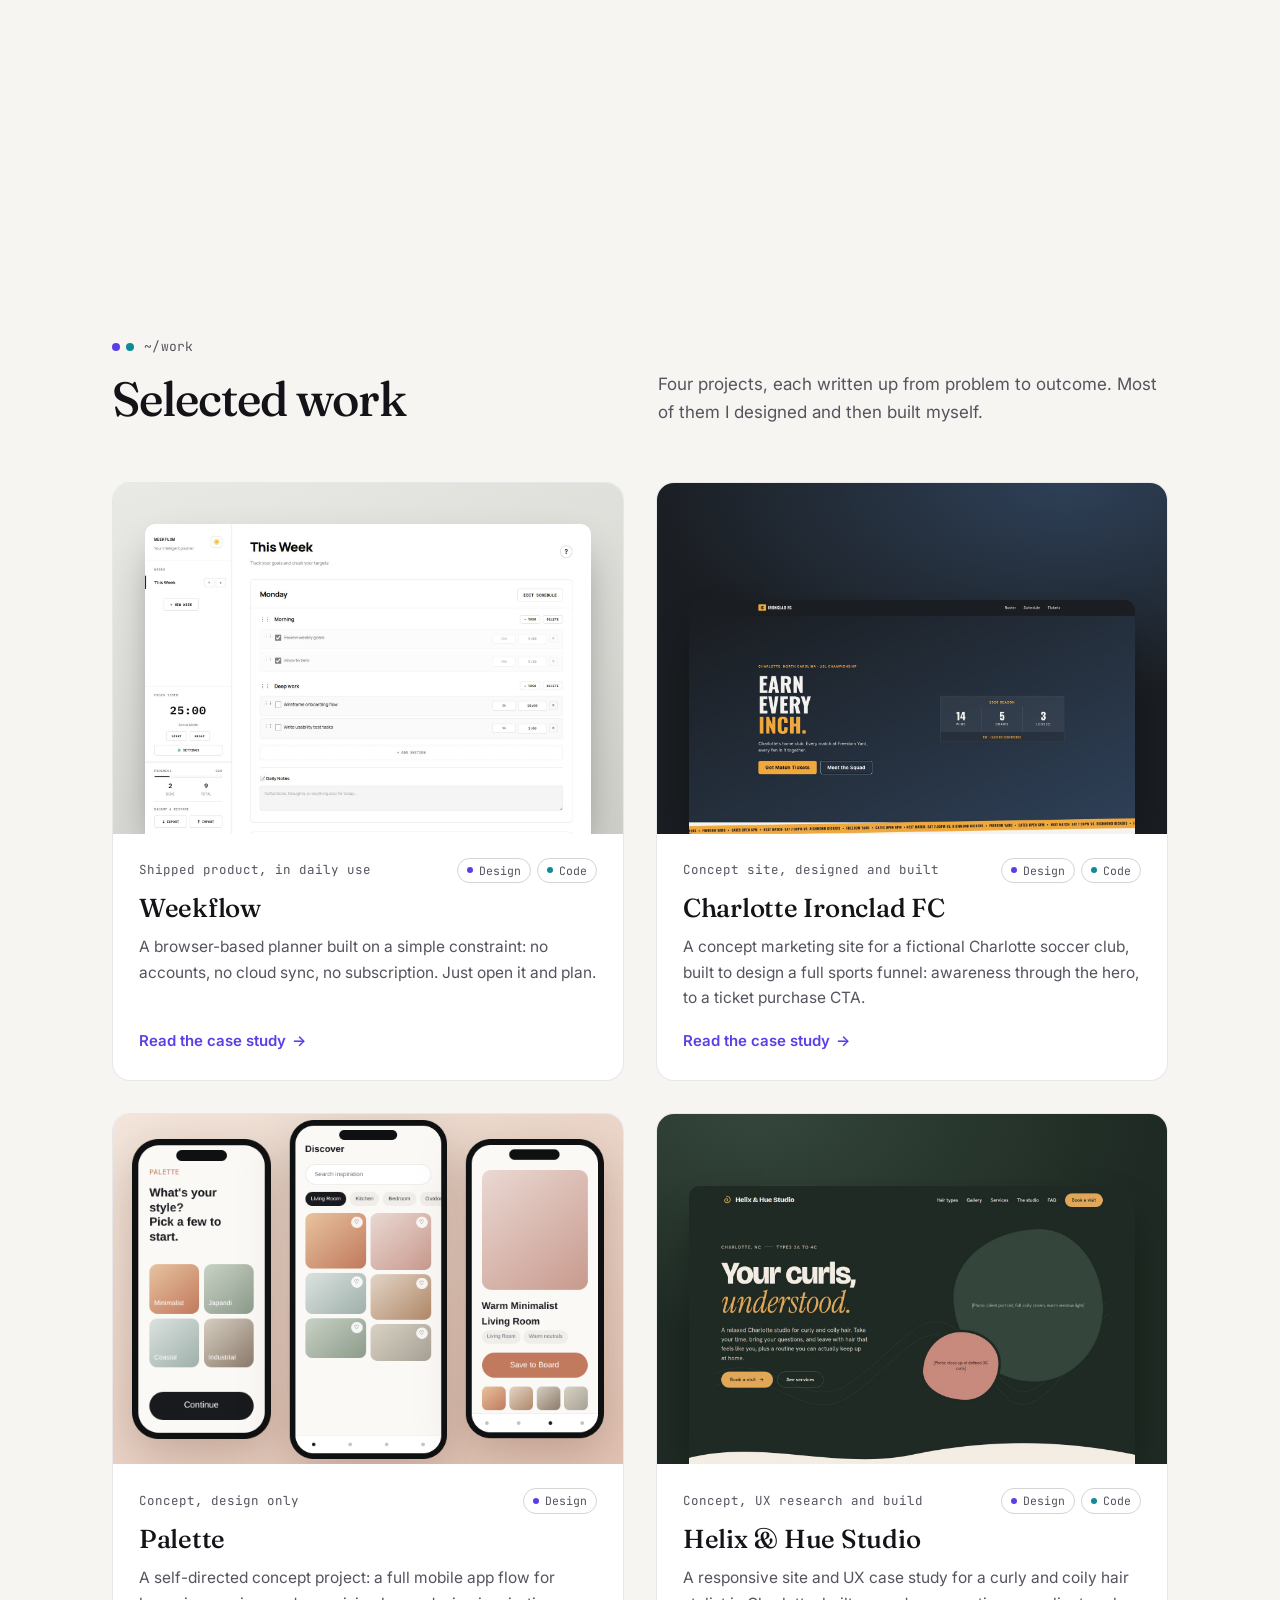
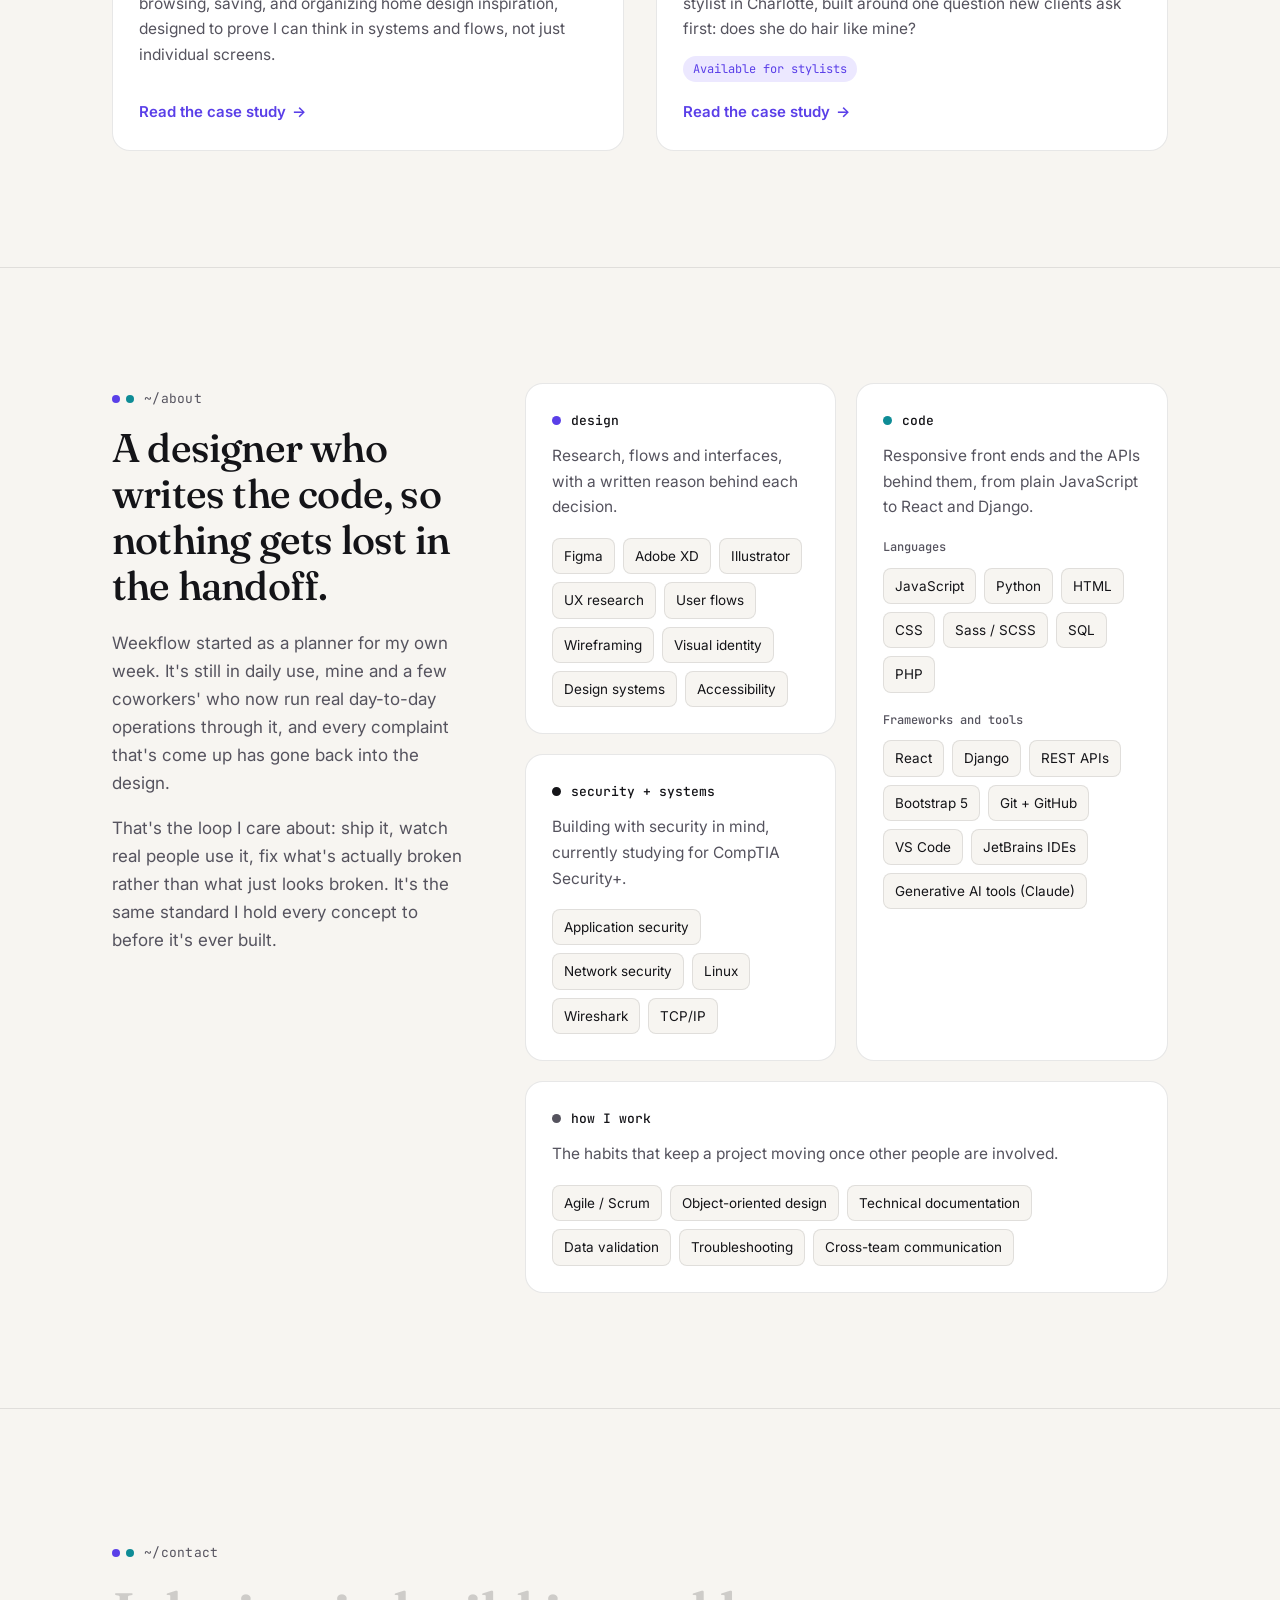
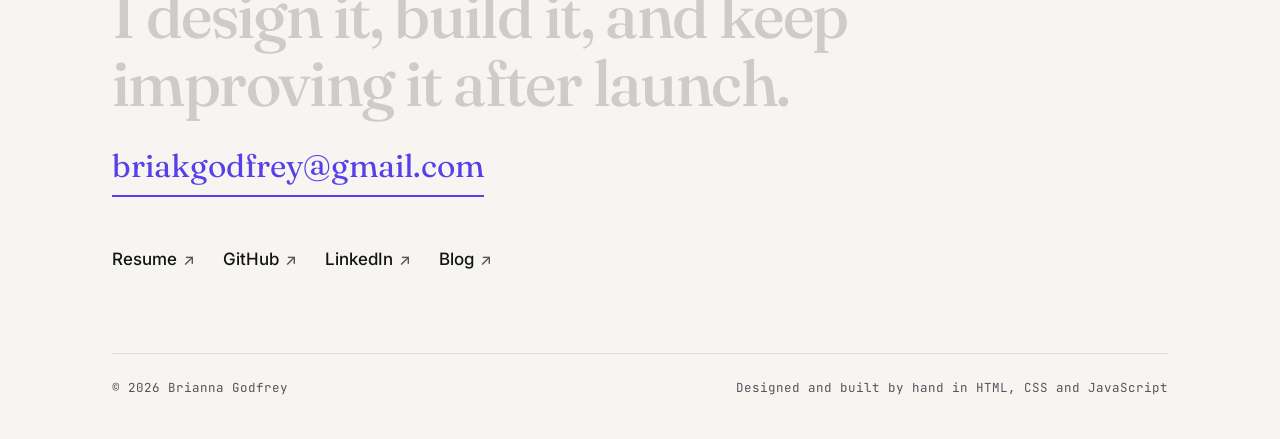
==== commit 89bad070: "Add resume download and name Figma on Palette" ====
--- a/index.html
+++ b/index.html
@@ -43,6 +43,7 @@
       <div class="btn-row">
         <a class="btn btn-primary" href="#work">See the work</a>
         <a class="btn btn-ghost" href="#contact">Get in touch</a>
+        <a class="btn-link" href="Brianna-Godfrey-Resume.pdf" target="_blank" rel="noopener">Download resume</a>
       </div>
       <ul class="hero-facts">
         <li>Charlotte, NC</li>
@@ -191,6 +192,7 @@
     <h2 id="contact-title" class="fill-text">I design it, build it, and keep improving it after launch.</h2>
     <a class="contact-email" href="mailto:briakgodfrey@gmail.com">briakgodfrey@gmail.com</a>
     <ul class="contact-links">
+      <li><a href="Brianna-Godfrey-Resume.pdf" target="_blank" rel="noopener">Resume</a></li>
       <li><a href="https://github.com/briakgodfrey" target="_blank" rel="noopener">GitHub</a></li>
       <li><a href="https://linkedin.com/in/briakgodfrey" target="_blank" rel="noopener">LinkedIn</a></li>
       <li><a href="https://briabytes.com" target="_blank" rel="noopener">Blog</a></li>
